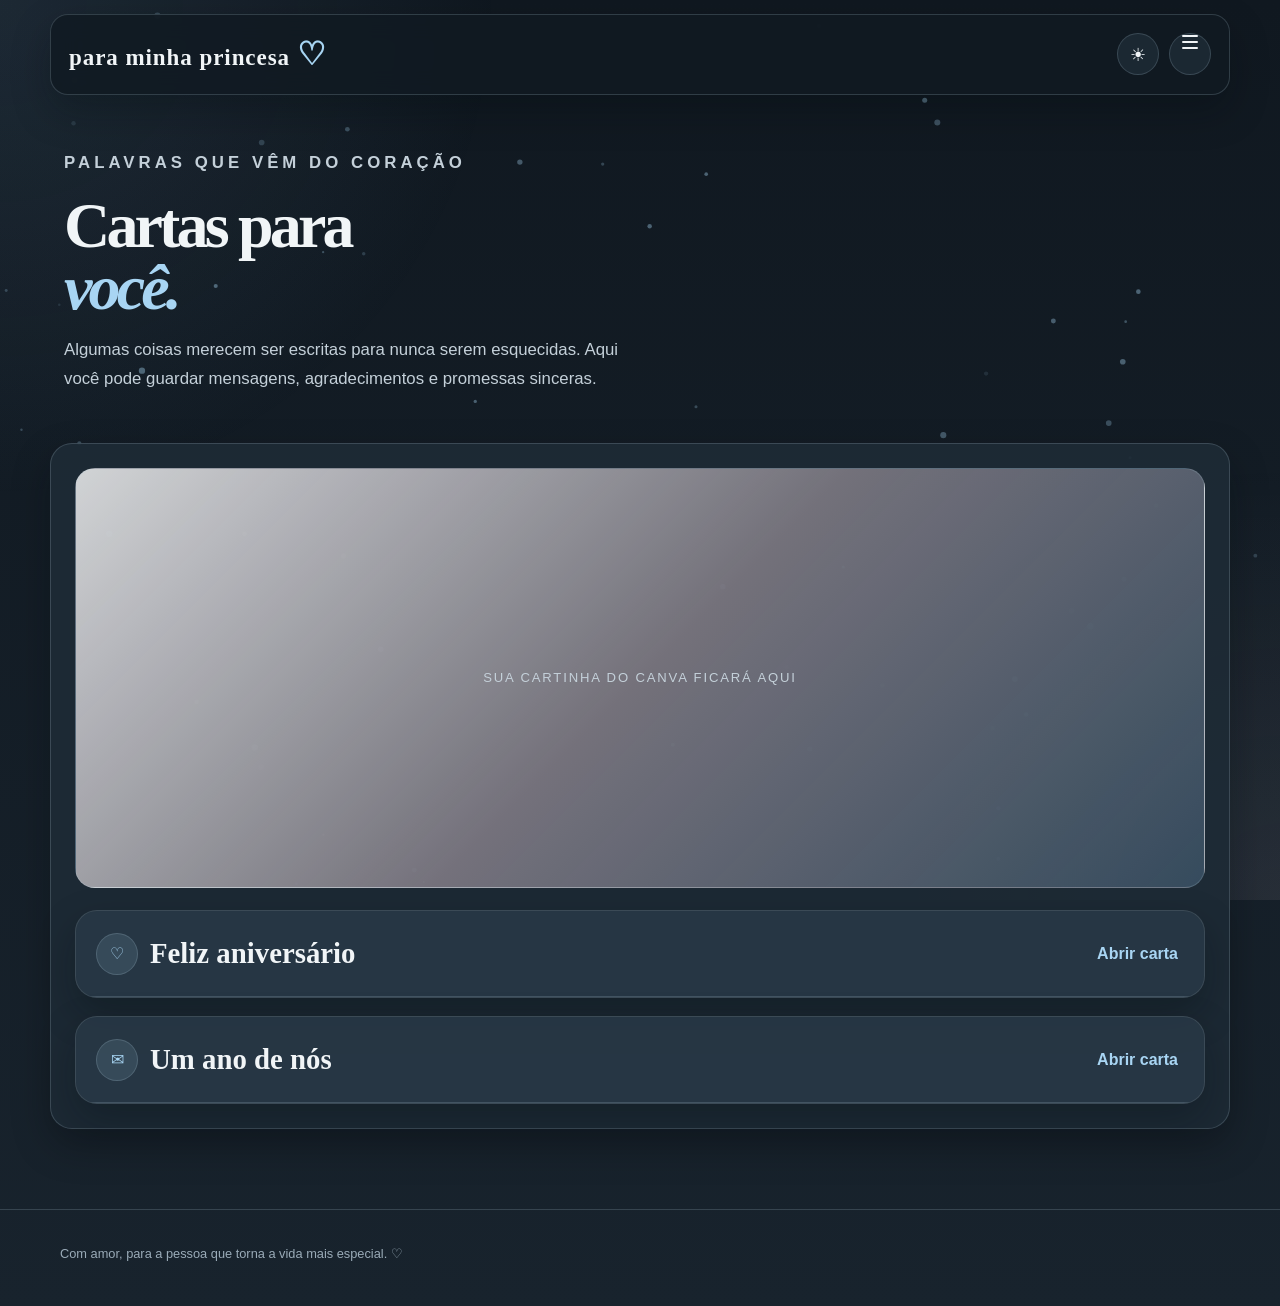
==== Paginas/cartas.html @ 8e702421 "upando tudo" ====
﻿<!DOCTYPE html>
<html lang="pt-BR">
<head>
  <meta charset="UTF-8" />
  <meta name="viewport" content="width=device-width, initial-scale=1.0" />
  <title>Cartas para Minha Princesa ♡</title>
  <link rel="stylesheet" href="../css/style.css" />
  <script src="../js/main.js" defer></script>
</head>
<body>
  <canvas id="particle-canvas"></canvas>
  <div class="cursor-glow"></div>
  <div class="page-shell">
    <header class="cabecalho">
      <a href="../index.html" class="logo">para minha princesa <span>♡</span></a>
      <div class="header-actions">
        <button class="theme-toggle" type="button" aria-label="Ativar tema claro"><span class="sun-icon">☀</span><span class="moon-icon">☾</span></button>
        <button class="menu-toggle" type="button" aria-label="Abrir menu" aria-expanded="false"><span></span><span></span><span></span></button>
        <nav class="menu-panel" aria-label="Menu principal">
          <a class="menu-link" href="../index.html"><span>Início</span><span class="menu-mark">01</span></a>
          <a class="menu-link" href="historia.html"><span>Nossa história</span><span class="menu-mark">02</span></a>
          <a class="menu-link" href="galeria.html"><span>Galeria</span><span class="menu-mark">03</span></a>
          <a class="menu-link" href="cartas.html"><span>Cartas</span><span class="menu-mark">04</span></a>
          <a class="menu-link" href="trilha-sonora.html"><span>Nossa trilha</span><span class="menu-mark">05</span></a>
          <a class="menu-link" href="surpresa.html"><span>Surpresa</span><span class="menu-mark">06</span></a>
          <a class="menu-link" href="futuro.html"><span>Nosso futuro</span><span class="menu-mark">07</span></a>
          <a class="menu-link" href="jogos.html"><span>Jogos</span><span class="menu-mark">08</span></a>
          <a class="menu-link" href="roblox.html"><span>Roblox</span><span class="menu-mark">09</span></a>
        </nav>
      </div>
    </header>
    <main class="page-content">
      <section class="page-hero" data-reveal>
        <p class="kicker">palavras que vêm do coração</p>
        <h1>Cartas para <span class="highlight">você.</span></h1>
        <p>Algumas coisas merecem ser escritas para nunca serem esquecidas. Aqui você pode guardar mensagens, agradecimentos e promessas sinceras.</p>
      </section>
      <section class="page-panel" data-reveal>
        <div class="canva-card">
          <div class="canva-image" data-photo-src="../images/cartinha-canva.jpg" aria-label="Cartinha do Canva">
            <span>Sua cartinha do Canva ficará aqui</span>
          </div>
        </div>
        <div class="letter-stack">
          <article class="letter-card">
            <div class="letter-meta"><div class="letter-title-wrap"><div class="letter-stamp">♡</div><h3>Feliz aniversário</h3></div><button class="letter-toggle" type="button" aria-expanded="false">Abrir carta</button></div>
            <div class="letter-body"><div class="letter-inner"><div class="letter-text"><p>Meu amor, hoje é o seu dia, e eu quero que você saiba o quanto sua existência torna minha vida mais especial.</p><p>Espero que este novo ciclo seja cheio de felicidade, paz, sonhos realizados e motivos para sorrir todos os dias.</p></div></div></div>
          </article>
          <article class="letter-card">
            <div class="letter-meta"><div class="letter-title-wrap"><div class="letter-stamp">✉</div><h3>Um ano de nós</h3></div><button class="letter-toggle" type="button" aria-expanded="false">Abrir carta</button></div>
            <div class="letter-body"><div class="letter-inner"><div class="letter-text"><p>Um ano ao seu lado representa lembranças, aprendizados e momentos que guardarei com carinho para sempre.</p><p>Quero continuar escrevendo essa história com você, com calma, levada e amor.</p></div></div></div>
          </article>
        </div>
      </section>
    </main>
    <footer class="rodape"><p>Com amor, para a pessoa que torna a vida mais especial. ♡</p></footer>
  </div>
</body>
</html>
---- css/style.css ----
﻿:root {
  --bg: #101820;
  --bg-2: #18232d;
  --surface: rgba(30, 43, 54, 0.92);
  --surface-soft: rgba(255,255,255,0.04);
  --text: #f1f5f7;
  --text-soft: #c4d0d9;
  --muted: #9aabb8;
  --line: rgba(180, 204, 220, 0.2);
  --blue: #a8d5f3;
  --blue-2: #83bee7;
  --blue-3: #4d8dbd;
  --pink: #f1d4dd;
  --shadow: 0 16px 38px rgba(3, 10, 15, 0.28);
  --radius: 22px;
  --max: 1180px;
}
body.theme-light {
  --bg: #f9f7f3;
  --bg-2: #edf6ff;
  --surface: rgba(255,255,255,0.86);
  --surface-soft: rgba(255,255,255,0.55);
  --text: #1b2d3a;
  --text-soft: #4d677c;
  --muted: #72879d;
  --line: rgba(90, 120, 160, 0.16);
  --blue: #76afd7;
  --blue-2: #95c9ef;
  --blue-3: #4c7fad;
  --pink: #f7dfe8;
  --shadow: 0 14px 30px rgba(81, 112, 145, 0.11);
}
* { box-sizing: border-box; }
html { scroll-behavior: smooth; scroll-padding-top: 110px; }
body { margin: 0; min-height: 100vh; font-family: Arial, Helvetica, sans-serif; line-height: 1.7; background: linear-gradient(180deg, var(--bg), var(--bg-2)); color: var(--text); overflow-x: hidden; }
body::before { content: ''; position: fixed; inset: 0; pointer-events: none; background: radial-gradient(circle at top left, rgba(143, 193, 231, 0.1), transparent 32%), radial-gradient(circle at bottom right, rgba(248, 223, 231, 0.08), transparent 28%); }
body.theme-light::before { background: radial-gradient(circle at top left, rgba(143, 193, 231, 0.18), transparent 32%), radial-gradient(circle at bottom right, rgba(248, 223, 231, 0.2), transparent 28%); }
img, video { display:block; max-width:100%; }
a { color:inherit; text-decoration:none; }
button, input, textarea { font: inherit; }
button { cursor:pointer; }
::selection { background: rgba(169,216,245,0.32); color: var(--text); }

#particle-canvas { position: fixed; inset: 0; z-index: 0; pointer-events: none; opacity: 0.45; }
.cursor-glow { position: fixed; width: 200px; height: 200px; border-radius: 50%; pointer-events:none; transform: translate(-50%, -50%); background: radial-gradient(circle, rgba(142,195,239,0.25), rgba(255,255,255,0) 68%); filter: blur(18px); opacity: 0; z-index: 1; }
@media (pointer: coarse) { .cursor-glow { display: none; } }

.page-shell { position: relative; z-index: 2; }
.page-main, .page-content, .page-hero, .section-shell { width: min(var(--max), calc(100% - 28px)); margin: 0 auto; }

.cabecalho { position: sticky; top: 12px; z-index: 50; width: min(var(--max), calc(100% - 28px)); margin: 14px auto 0; padding: 12px 18px; display:flex; align-items:center; justify-content:space-between; gap: 18px; border: 1px solid var(--line); border-radius: 18px; background: rgba(17, 26, 34, 0.86); backdrop-filter: blur(12px); box-shadow: var(--shadow); }
body.theme-light .cabecalho { background: rgba(255,255,255,0.82); }
.logo { flex-shrink:0; font-family: Georgia, "Times New Roman", serif; font-size: clamp(1.1rem, 1.8vw, 1.55rem); font-weight:700; letter-spacing: 0.04em; text-transform: lowercase; }
.logo span { font-size: 1.4em; color: var(--blue); }

.header-actions { position: relative; display:flex; align-items:center; gap:10px; }
.theme-toggle, .menu-toggle { width:42px; height:42px; display:grid; place-items:center; border:1px solid var(--line); border-radius:50%; background: rgba(169, 216, 245, 0.08); color: var(--text); }
.theme-toggle { font-size:1.15rem; }
.theme-toggle .moon-icon { display:none; }
body.theme-light .theme-toggle .sun-icon { display:none; }
body.theme-light .theme-toggle .moon-icon { display:inline-block; }
.menu-toggle { display:inline-flex; flex-direction:column; gap:4px; }
.menu-toggle span { display:block; width:16px; height:2px; border-radius:50px; background: var(--text); }
.menu-panel { position:absolute; top: calc(100% + 12px); right:0; min-width: min(340px, 82vw); display:grid; gap:8px; padding:16px; background: rgba(10,16,22,0.96); border:1px solid var(--line); border-radius:18px; box-shadow: var(--shadow); opacity:0; transform: translateY(-8px) scale(0.96); pointer-events:none; transition: opacity 200ms ease, transform 200ms ease; }
body.theme-light .menu-panel { background: rgba(255,255,255,0.96); }
.menu-panel.open { opacity:1; transform: translateY(0) scale(1); pointer-events:auto; }
.menu-link { display:flex; align-items:center; justify-content:space-between; gap:12px; padding: 11px 14px; border:1px solid transparent; border-radius:12px; color: var(--text-soft); font-size: 0.72rem; letter-spacing: 0.08em; text-transform: uppercase; font-weight:700; }
.menu-link:hover, .menu-link.pagina-atual { background: rgba(169,216,245,0.08); border-color: var(--line); color: var(--text); }
.menu-mark { color: var(--blue); }

.hero { display:grid; grid-template-columns: 1.15fr .85fr; gap: 34px; align-items:center; padding: 72px 0 24px; }
.eyebrow, .kicker { margin: 0 0 16px; font-size: 0.7rem; letter-spacing: 0.24em; text-transform: uppercase; font-weight:700; color: var(--blue); }
.hero h1, .page-hero h1, .section-heading h2 { margin: 0 0 18px; font-family: Georgia, "Times New Roman", serif; letter-spacing: -0.06em; line-height: 0.96; }
.hero h1 { font-size: clamp(3rem, 5vw, 6rem); }
.hero h1 .highlight, .page-hero h1 .highlight, .section-heading h2 .accent { display:block; color: var(--blue); font-style: italic; }
.hero-lead, .page-hero p { max-width: 560px; margin: 0 0 18px; color: var(--text-soft); font-size: 1.05rem; }
.hero-actions, .inline-actions { display:flex; flex-wrap: wrap; gap: 12px; align-items:center; }
.primary-button, .secondary-button { display:inline-flex; align-items:center; justify-content:center; min-height:48px; padding:12px 22px; border-radius:999px; border:1px solid var(--line); font-weight:700; }
.primary-button { background: linear-gradient(135deg, var(--blue), var(--blue-3)); color: #f7fbff; border-color: transparent; box-shadow: 0 14px 22px rgba(104, 160, 211, 0.18); }
.secondary-button { background: rgba(255,255,255,0.5); color: var(--text); }
.hero-meta { display:flex; flex-wrap:wrap; gap: 10px; margin-top: 24px; }
.hero-meta span { display:inline-flex; padding:8px 12px; border-radius:999px; border:1px solid var(--line); background: rgba(169,216,245,0.04); color: var(--muted); font-size:0.72rem; letter-spacing: 0.12em; text-transform: uppercase; }

.hero-visual { display:flex; justify-content:center; align-items:center; }
.portrait-frame { position:relative; width:min(500px, 100%); min-height:560px; border:1px solid var(--line); border-radius: 40px 40px 24px 24px; overflow:hidden; background: linear-gradient(145deg, rgba(255,255,255,0.8), rgba(163, 206, 239, 0.36), rgba(221, 234, 246, 0.9)); box-shadow: var(--shadow); }
.portrait-frame > img { position:absolute; inset:0; width:100%; height:100%; object-fit:cover; }
.portrait-badge { z-index:1; }
.portrait-frame::before { content:''; position:absolute; inset:0; background: radial-gradient(circle at 50% 12%, rgba(255,255,255,0.8), transparent 18%); }
.portrait-glow { position:absolute; top: 10%; right: 12%; width:180px; height:180px; border-radius:50%; background: radial-gradient(circle, rgba(255,255,255,0.9), rgba(149, 201, 239, 0.32) 48%, transparent 72%); filter: blur(18px); }
.portrait-badge { position:absolute; left:22px; bottom:22px; max-width:280px; padding:16px 18px; border:1px solid rgba(77,105,131,0.12); border-radius:18px; background: rgba(255,255,255,0.5); backdrop-filter: blur(8px); }
.portrait-badge strong { display:block; margin-bottom:6px; color: var(--blue-3); font-size:0.7rem; letter-spacing:0.12em; text-transform: uppercase; }
.portrait-badge p { margin:0; color: var(--text-soft); }

.section-shell { padding: 18px 0 34px; }
.section-heading { display:flex; align-items:end; justify-content:space-between; gap:18px; flex-wrap:wrap; margin: 34px 0 20px; }
.section-heading h2 { font-size: clamp(2.2rem, 4vw, 3.3rem); }
.section-heading p { margin:0; max-width:560px; color: var(--text-soft); }

.card-grid { display:grid; grid-template-columns: repeat(3, minmax(0,1fr)); gap:20px; }
.feature-card, .story-card, .playlist-card, .progress-card, .gallery-item, .game-card, .avatar-card, .letter-card, .page-panel, .panel-card, .reveal-box, .quiz-panel, .word-panel, .achievements-panel { border:1px solid var(--line); border-radius: var(--radius); background: var(--surface); box-shadow: var(--shadow); }
.feature-card, .story-card, .playlist-card, .progress-card, .game-card, .avatar-card, .page-panel, .panel-card, .quiz-panel, .word-panel, .achievements-panel { padding:24px; }
.feature-card:hover, .story-card:hover, .playlist-card:hover, .game-card:hover, .avatar-card:hover { transform: translateY(-4px); }
.photo-collage { display:grid; grid-template-columns: repeat(3, minmax(0,1fr)); gap:22px; margin-top:22px; }
.photo-card { overflow:hidden; border:1px solid var(--line); border-radius:20px; background: var(--surface); box-shadow: var(--shadow); }
.photo-placeholder { position:relative; display:grid; place-items:center; overflow:hidden; aspect-ratio: 4 / 5; border-radius:18px 18px 0 0; background: linear-gradient(135deg, rgba(142,195,239,0.25), rgba(248,223,231,0.28)); color: var(--text-soft); font-size:0.82rem; letter-spacing:0.14em; text-transform:uppercase; }
.photo-placeholder img, .canva-image img { position:absolute; inset:0; width:100%; height:100%; object-fit:cover; border-radius:inherit; }
.photo-card figcaption { padding:14px 16px 16px; color: var(--text-soft); font-size:0.9rem; }
.photo-card.tall .photo-placeholder { aspect-ratio: 3 / 4; }
.feature-card .feature-icon { width: 52px; height: 52px; display:grid; place-items:center; margin-bottom:16px; border-radius:16px; background: rgba(169,216,245,0.12); color: var(--blue); font-size:1.5rem; }
.feature-card h3, .story-card h3, .playlist-card h3, .game-card h3, .avatar-card h3 { margin: 0 0 12px; font-family: Georgia, "Times New Roman", serif; font-size:1.8rem; }
.feature-card p, .story-card p, .playlist-card p, .progress-card p, .game-card p, .avatar-card p, .page-panel p { margin:0; color: var(--text-soft); }
.card-link { display:inline-block; margin-top:16px; color: var(--blue); font-weight:700; }

.page-hero { padding: 54px 0 14px; }
.page-hero h1 { font-size: clamp(2.8rem, 5vw, 5.2rem); }
.page-content { padding: 0 0 80px; }
.page-panel { margin-top: 18px; }
.story-grid, .playlist-grid, .progress-grid, .gallery-grid { display:grid; grid-template-columns: repeat(3, minmax(0,1fr)); gap:20px; }
.gallery-grid { grid-template-columns: repeat(3, minmax(0,1fr)); }
.gallery-item { overflow:hidden; padding:0; cursor:pointer; transition: transform 180ms ease; }
.gallery-item:hover { transform: translateY(-4px); }
.gallery-item .thumb { aspect-ratio: 4 / 5; display:grid; place-items:center; border-radius: 20px 20px 0 0; background: linear-gradient(135deg, rgba(169,216,245,0.24), rgba(47,110,168,0.42)); border-bottom:1px solid var(--line); font-weight:700; letter-spacing:0.08em; text-transform: uppercase; }
.gallery-item img { width:100%; height:100%; object-fit:cover; }
.gallery-item figcaption { padding:18px 20px 20px; }
.gallery-item figcaption strong { display:block; margin-bottom:8px; }
.gallery-item figcaption span { color: var(--text-soft); }
.gallery-modal { position: fixed; inset:0; display:grid; place-items:center; background: rgba(4,9,14,0.84); opacity:0; visibility:hidden; transition: opacity 220ms ease; z-index: 110; }
.gallery-modal.open { opacity:1; visibility:visible; }
.gallery-modal-panel { position:relative; width:min(760px, calc(100% - 24px)); border:1px solid var(--line); border-radius:22px; background: rgba(9,15,22,0.97); box-shadow: var(--shadow); }
.gallery-modal-art { width:100%; max-height:78vh; min-height:320px; object-fit:contain; border-bottom:1px solid var(--line); background: rgba(7,13,20,0.35); }
.gallery-modal-placeholder { min-height:320px; display:grid; place-items:center; border-bottom:1px solid var(--line); background: linear-gradient(135deg, rgba(169,216,245,0.28), rgba(47,110,168,0.4)); font-weight:700; letter-spacing:0.14em; text-transform: uppercase; }
.gallery-modal-art[hidden] { display:none; }
body.theme-light .gallery-modal-panel { background: rgba(255,255,255,0.98); }
.gallery-modal-content { padding:20px; }
.gallery-close { position:absolute; top:12px; right:12px; width:38px; height:38px; display:grid; place-items:center; border:1px solid var(--line); background: rgba(0,0,0,0.2); border-radius:50%; color: var(--text); font-size:1.4rem; }

.letter-stack { display:grid; gap:18px; }
.letter-card { padding:0; overflow:hidden; }
.letter-meta { display:flex; align-items:center; justify-content:space-between; gap:16px; padding:18px 20px; border-bottom:1px solid var(--line); background: rgba(142,195,239,0.08); }
.canva-card { display:grid; gap:18px; margin-bottom:22px; }
.canva-image { position:relative; min-height:420px; display:grid; place-items:center; overflow:hidden; border:1px solid var(--line); border-radius: 20px; background: linear-gradient(135deg, rgba(255,255,255,0.8), rgba(248,223,231,0.4), rgba(142,195,239,0.22)); color: var(--text-soft); font-size: 0.82rem; letter-spacing:0.14em; text-transform:uppercase; text-align:center; padding:24px; }
.letter-title-wrap { display:flex; align-items:center; gap:12px; }
.letter-stamp { width:42px; height:42px; display:grid; place-items:center; border-radius:50%; border:1px solid var(--line); background: rgba(169,216,245,0.12); color: var(--blue); }
.letter-card h3 { margin:0; font-family: Georgia, "Times New Roman", serif; font-size:1.8rem; }
.letter-body { display:grid; grid-template-rows:0fr; transition:grid-template-rows 220ms ease; }
.letter-body.open { grid-template-rows:1fr; }
.letter-inner { overflow:hidden; }
.letter-text { padding:18px 20px 22px; color: var(--text-soft); }
.letter-text p { margin: 0 0 12px; }
.letter-toggle { border:0; background: transparent; color: var(--blue); font-weight:700; }

.progress-bar { position:relative; width:100%; height:12px; border:1px solid var(--line); border-radius:999px; background: rgba(255,255,255,0.04); overflow:hidden; margin-top:12px; }
.progress-bar span { position:absolute; inset:0 auto 0 0; width:52%; background: linear-gradient(90deg, var(--blue), var(--blue-3)); }

.quiz-shell, .word-game-shell { display:grid; grid-template-columns: 1.15fr .85fr; gap:20px; }
.quiz-question { margin:0 0 18px; font-family: Georgia, "Times New Roman", serif; font-size: clamp(1.5rem, 2.5vw, 2.6rem); }
.quiz-options { display:grid; gap:12px; }
.quiz-option { width:100%; text-align:left; padding:14px 16px; border:1px solid var(--line); border-radius: 14px; background: rgba(255,255,255,0.02); color: var(--text); }
.quiz-option.correct { background: rgba(64,181,122,0.12); border-color: rgba(64,181,122,0.46); }
.quiz-option.wrong { background: rgba(226,99,99,0.12); border-color: rgba(226,99,99,0.46); }
.quiz-status { margin-top: 16px; color: var(--text-soft); }
.quiz-score { display:inline-flex; padding:8px 12px; border-radius:999px; border:1px solid var(--line); background: rgba(169,216,245,0.06); }
.word-grid { display:grid; grid-template-columns: repeat(8, minmax(0,1fr)); gap:8px; margin-top:16px; }
.word-cell { aspect-ratio:1 / 1; display:grid; place-items:center; border-radius:10px; border:1px solid var(--line); background: rgba(255,255,255,0.02); color: var(--text); font-weight:700; }
.word-cell.selected { background: rgba(169,216,245,0.18); border-color: rgba(169,216,245,0.45); }
.word-cell.found { background: rgba(81,166,110,0.12); border-color: rgba(81,166,110,0.4); }
.word-list { display:flex; flex-wrap:wrap; gap:8px; margin-top: 18px; }
.word-pill { display:inline-flex; padding:8px 12px; border-radius:999px; border:1px solid var(--line); color: var(--text-soft); }
.word-pill.found { background: rgba(81,166,110,0.12); border-color: rgba(81,166,110,0.4); color: var(--text); }
.achievement-list { display:grid; gap:12px; margin-top:18px; }
.badge-card { display:flex; align-items:center; justify-content:space-between; gap:12px; padding:14px 16px; border:1px solid var(--line); border-radius:14px; background: rgba(255,255,255,0.02); }
.badge-card.locked { opacity:0.58; }
.badge-text { display:flex; align-items:center; gap:12px; }
.badge-icon { width:36px; height:36px; display:grid; place-items:center; border-radius:50%; background: rgba(169,216,245,0.12); color: var(--blue); }
.hidden-message { display:none; margin-top:16px; padding:18px; border:1px solid var(--line); border-radius:16px; background: rgba(8,12,18,0.28); color: var(--text-soft); }
.hidden-message.show { display:block; }

.roblox-banner { margin-top:20px; padding:32px; border:1px solid var(--line); border-radius:26px; background: linear-gradient(135deg, rgba(169,216,245,0.09), rgba(47,110,168,0.18)); }
.roblox-grid { display:grid; grid-template-columns: repeat(2, minmax(0,1fr)); gap:20px; }
.avatar-portrait { min-height:180px; display:grid; place-items:center; border-radius:18px; border:1px solid var(--line); background: linear-gradient(145deg, rgba(169,216,245,0.18), rgba(47,110,168,0.72)); font-weight:700; letter-spacing:0.12em; text-transform: uppercase; }
.game-thumb { height:165px; display:grid; place-items:center; border-radius:18px; border:1px solid var(--line); background: linear-gradient(135deg, rgba(169,216,245,0.18), rgba(47,110,168,0.72)); font-weight:700; letter-spacing:0.08em; text-transform: uppercase; }

.rodape { display:flex; align-items:center; justify-content:space-between; flex-wrap:wrap; gap:12px; padding:20px min(7vw, 60px) 28px; border-top:1px solid var(--line); color: var(--muted); font-size:0.8rem; }
[data-reveal] { opacity: 0; transform: translateY(20px); transition: opacity 600ms ease, transform 600ms ease; }
[data-reveal].visible { opacity:1; transform: translateY(0); }

@media (max-width: 980px) {
  .hero, .quiz-shell, .word-game-shell { grid-template-columns: 1fr; }
  .card-grid, .story-grid, .playlist-grid, .gallery-grid, .progress-grid, .photo-collage { grid-template-columns: repeat(2, minmax(0, 1fr)); }
  .roblox-grid { grid-template-columns: 1fr; }
}
@media (max-width: 700px) {
  .cabecalho { width: min(var(--max), calc(100% - 20px)); }
  .page-main, .page-content, .page-hero, .section-shell { width: min(var(--max), calc(100% - 20px)); }
  .hero { padding-top:42px; }
  .hero h1 { font-size: clamp(2.5rem, 14vw, 4.4rem); }
  .hero-actions, .inline-actions { width: 100%; }
  .primary-button, .secondary-button { width: 100%; }
  .card-grid, .story-grid, .playlist-grid, .gallery-grid, .progress-grid, .photo-collage { grid-template-columns: 1fr; }
  .word-grid { grid-template-columns: repeat(5, minmax(0, 1fr)); }
  .portrait-frame { min-height:420px; }
  .menu-panel { min-width: min(310px, 84vw); }
  .hero-meta span { width: 100%; }
}
@media (prefers-reduced-motion: reduce) { *, *::before, *::after { animation-duration:0.01ms !important; animation-iteration-count:1 !important; transition-duration:0.01ms !important; scroll-behavior:auto !important; } [data-reveal] { opacity:1; transform:none; } }
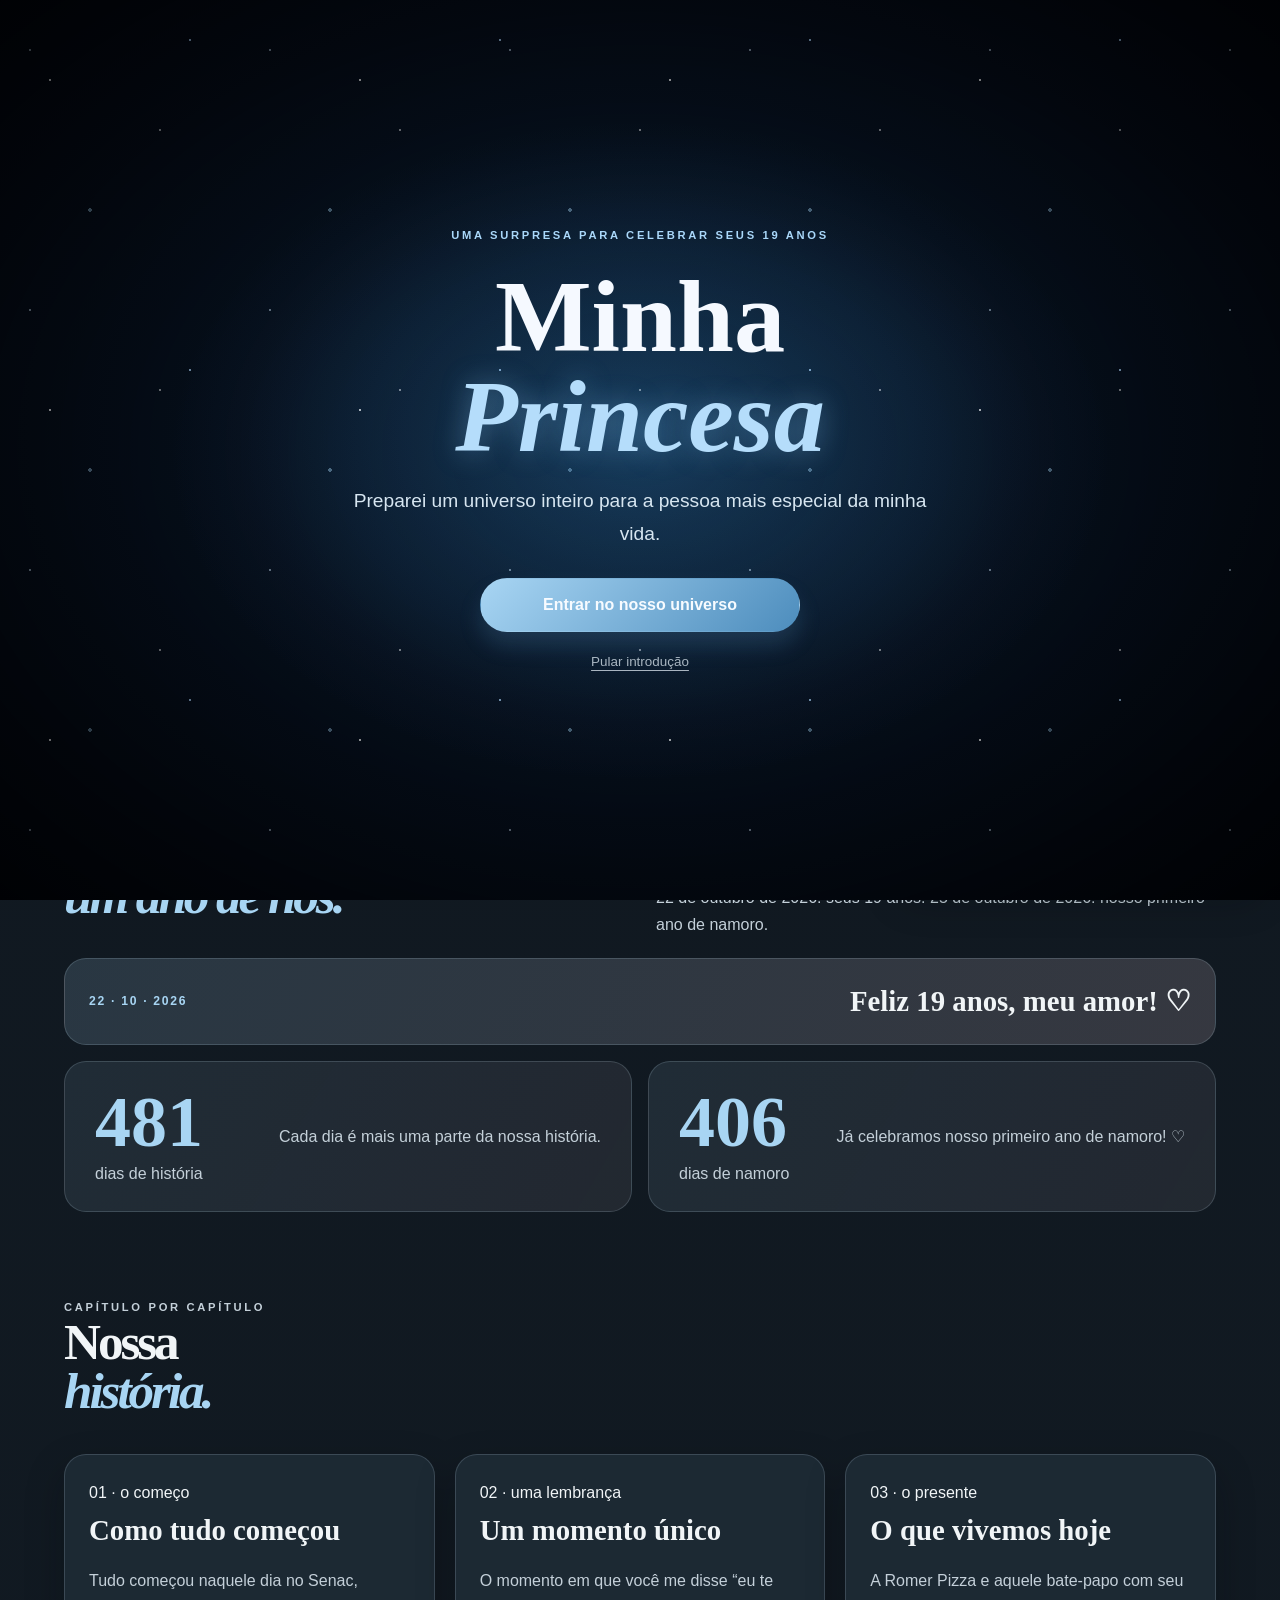
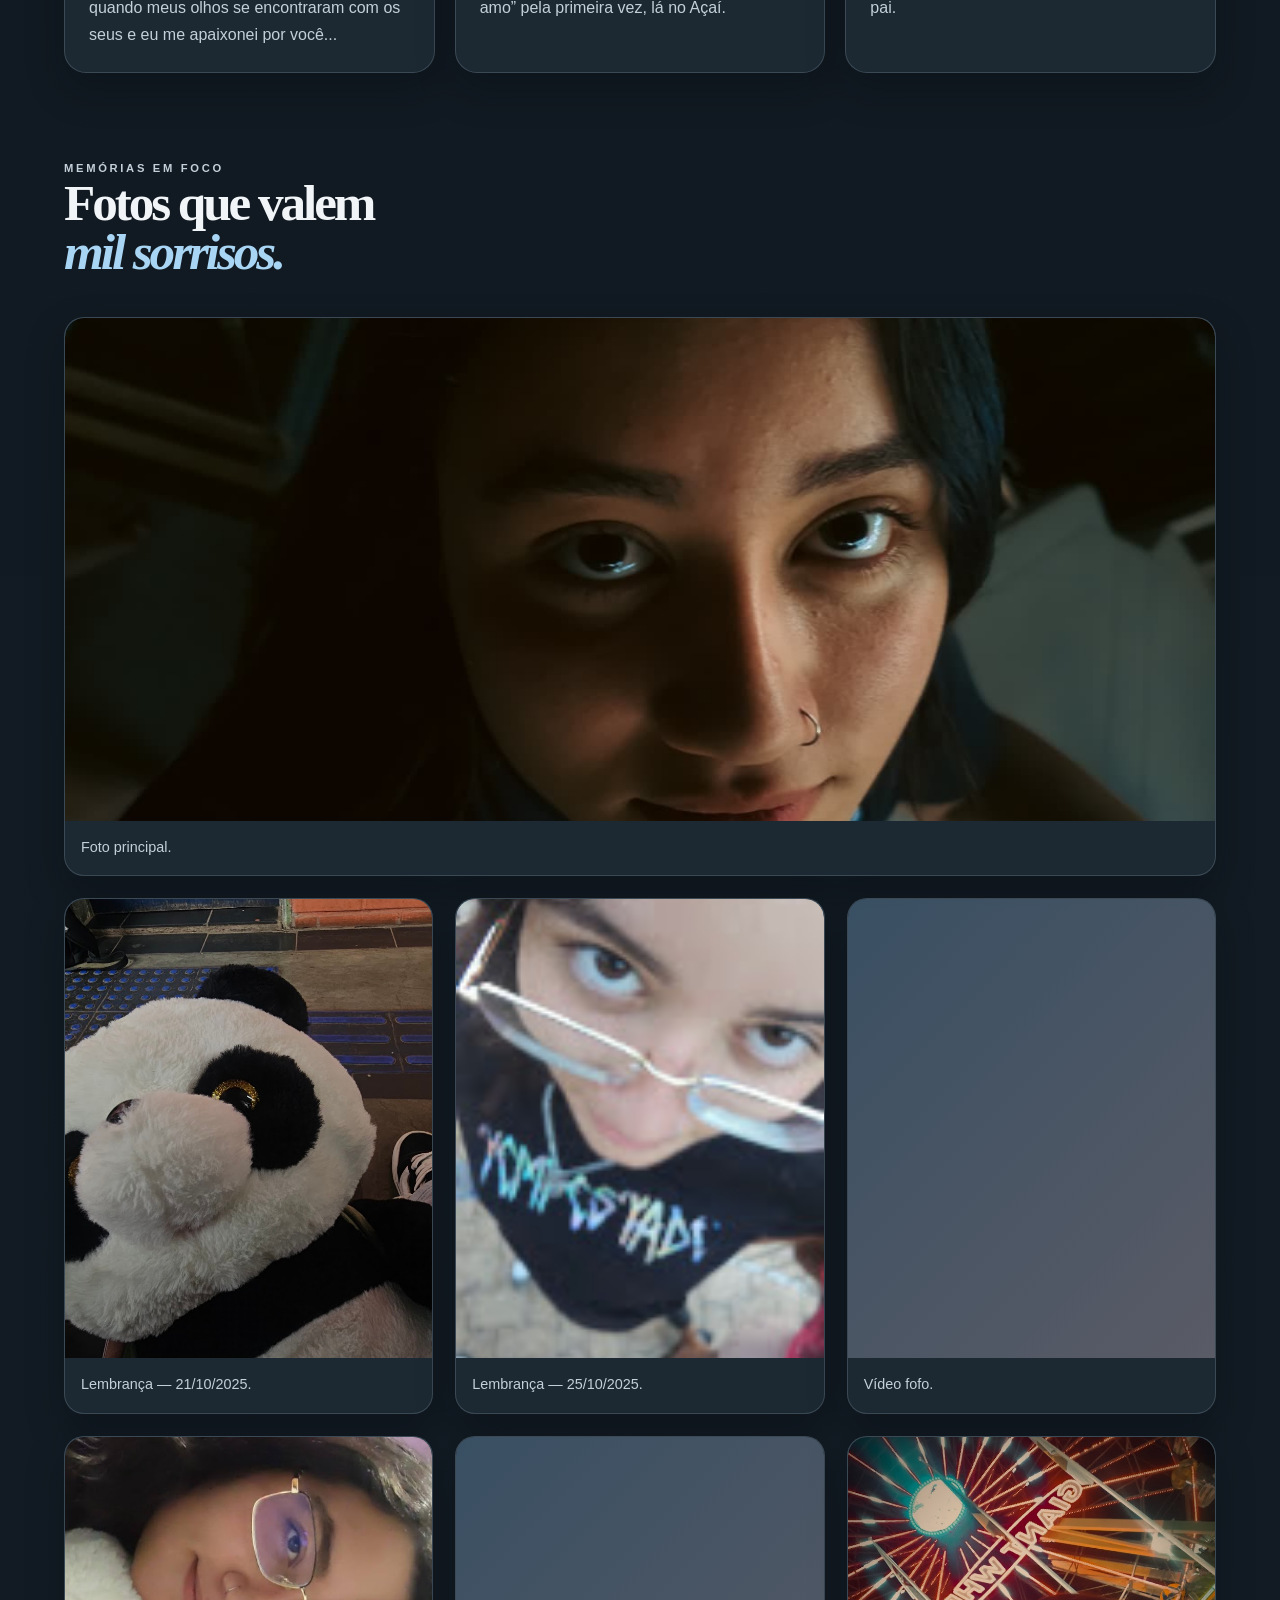
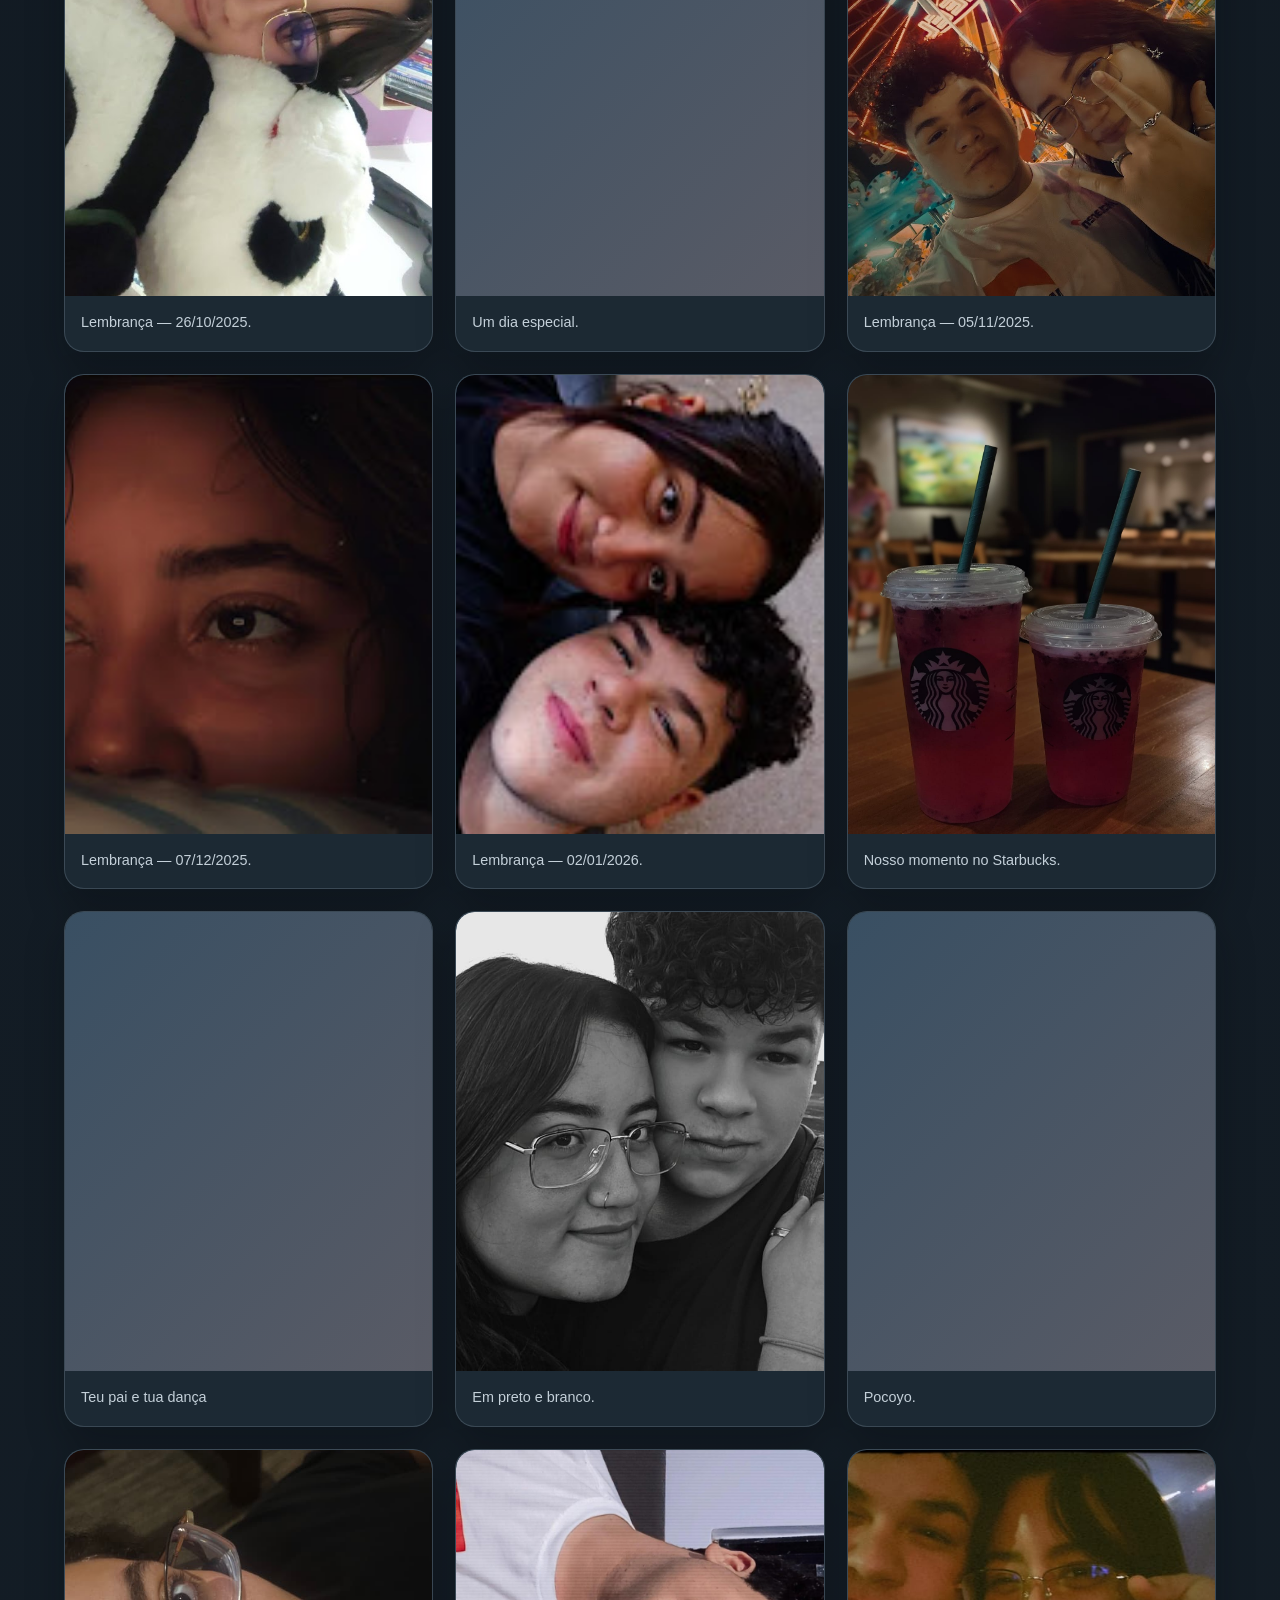
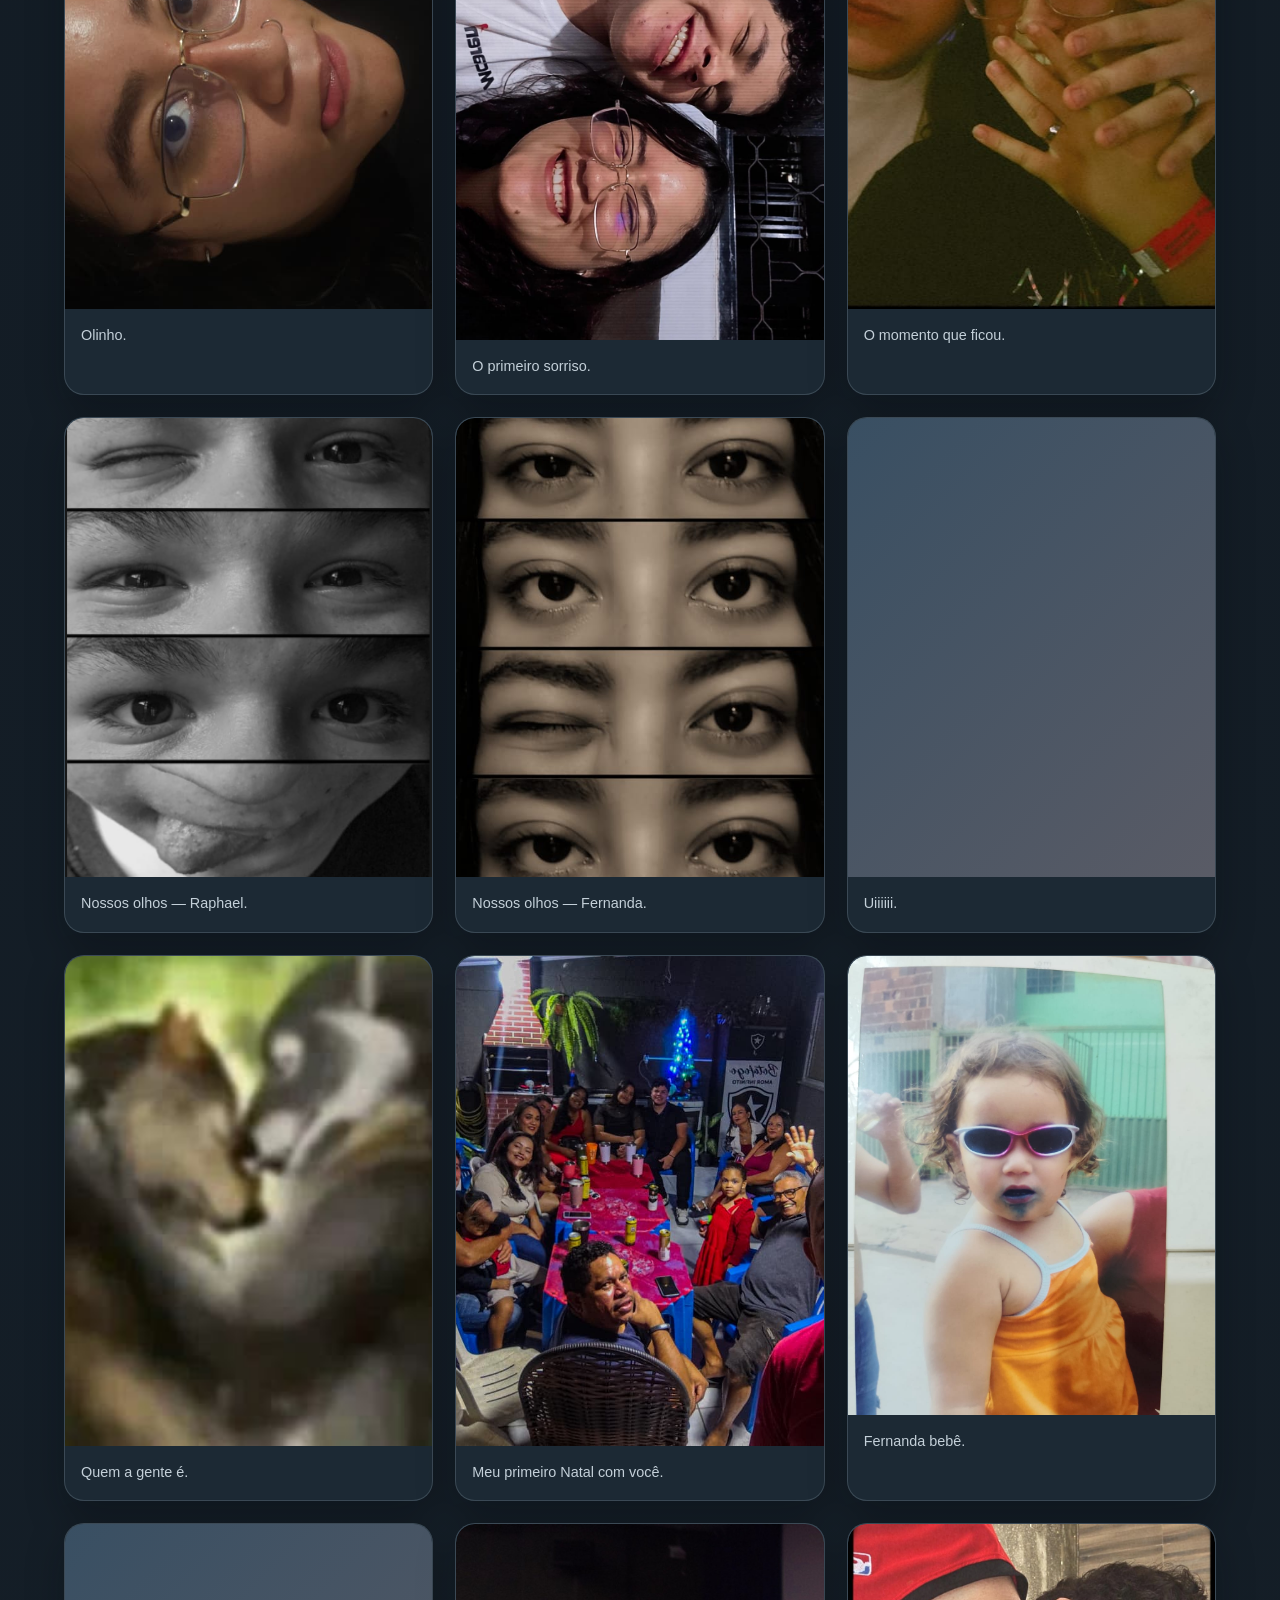
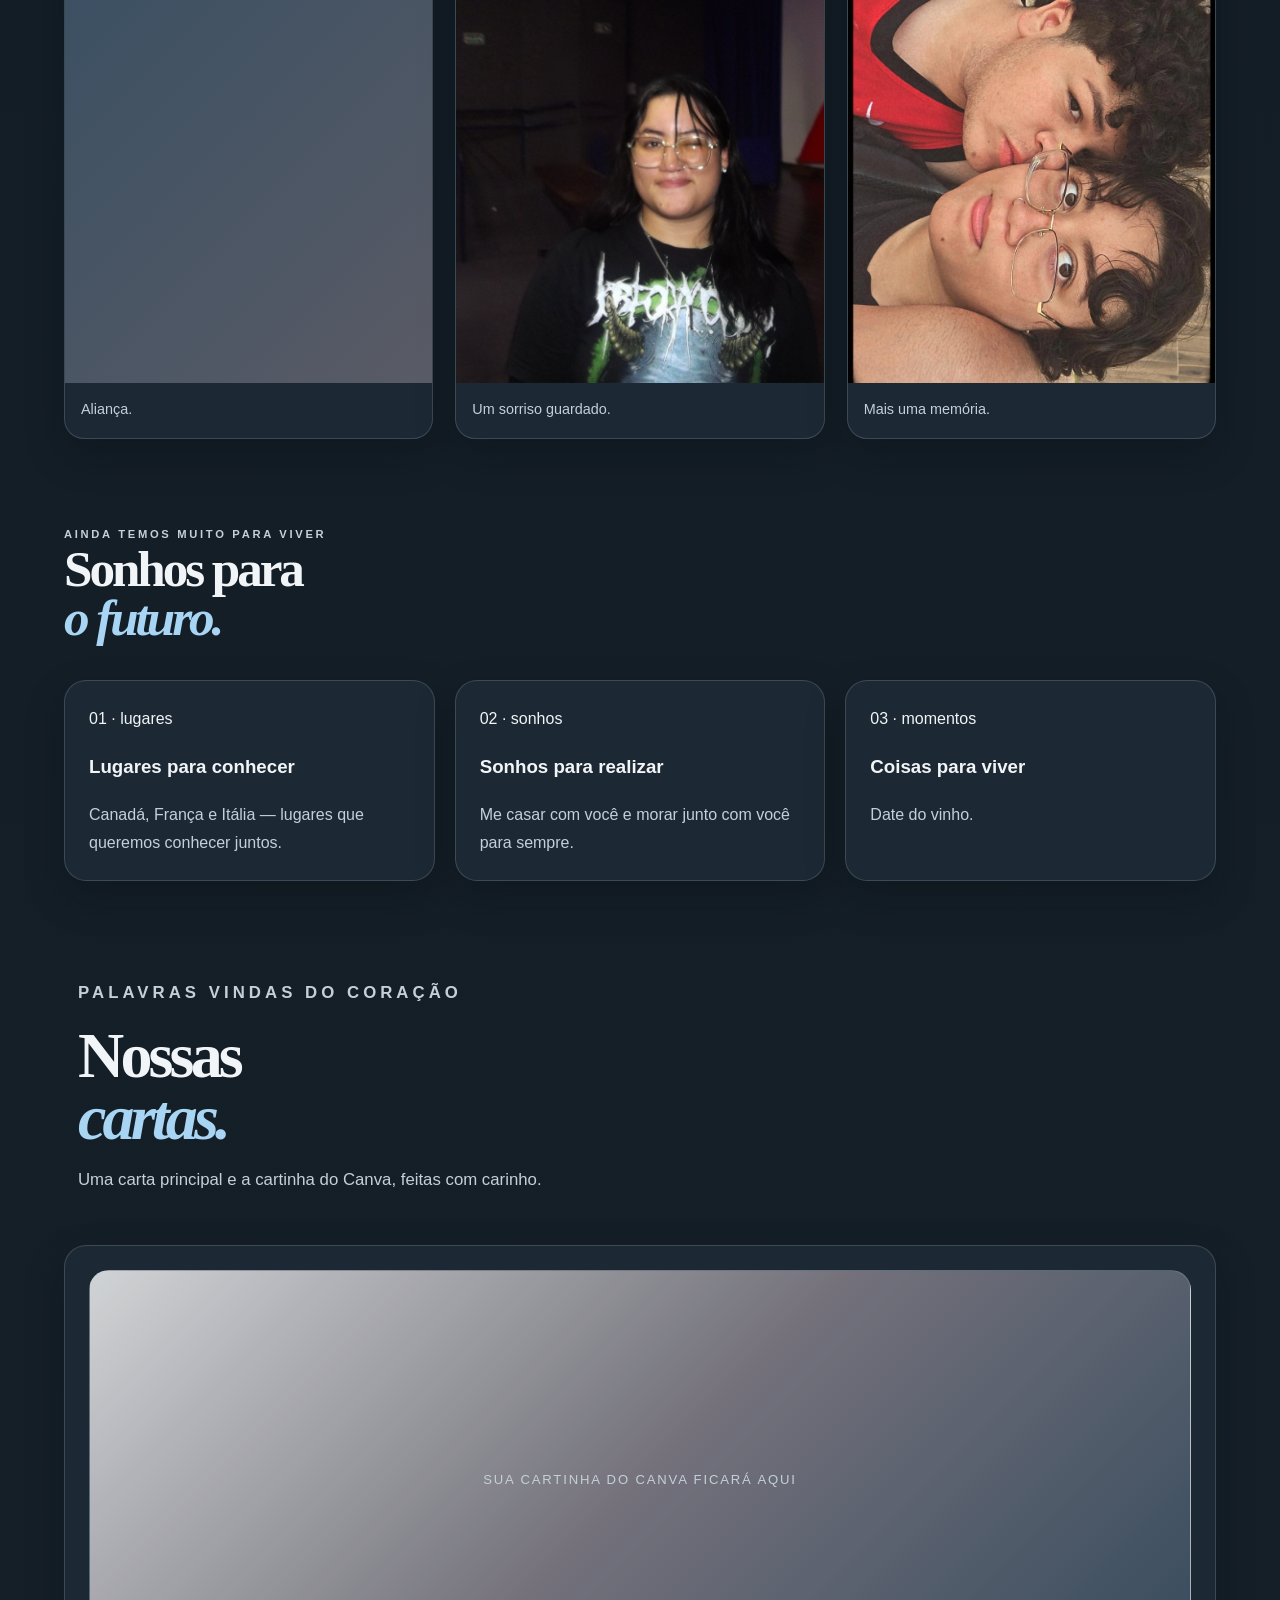
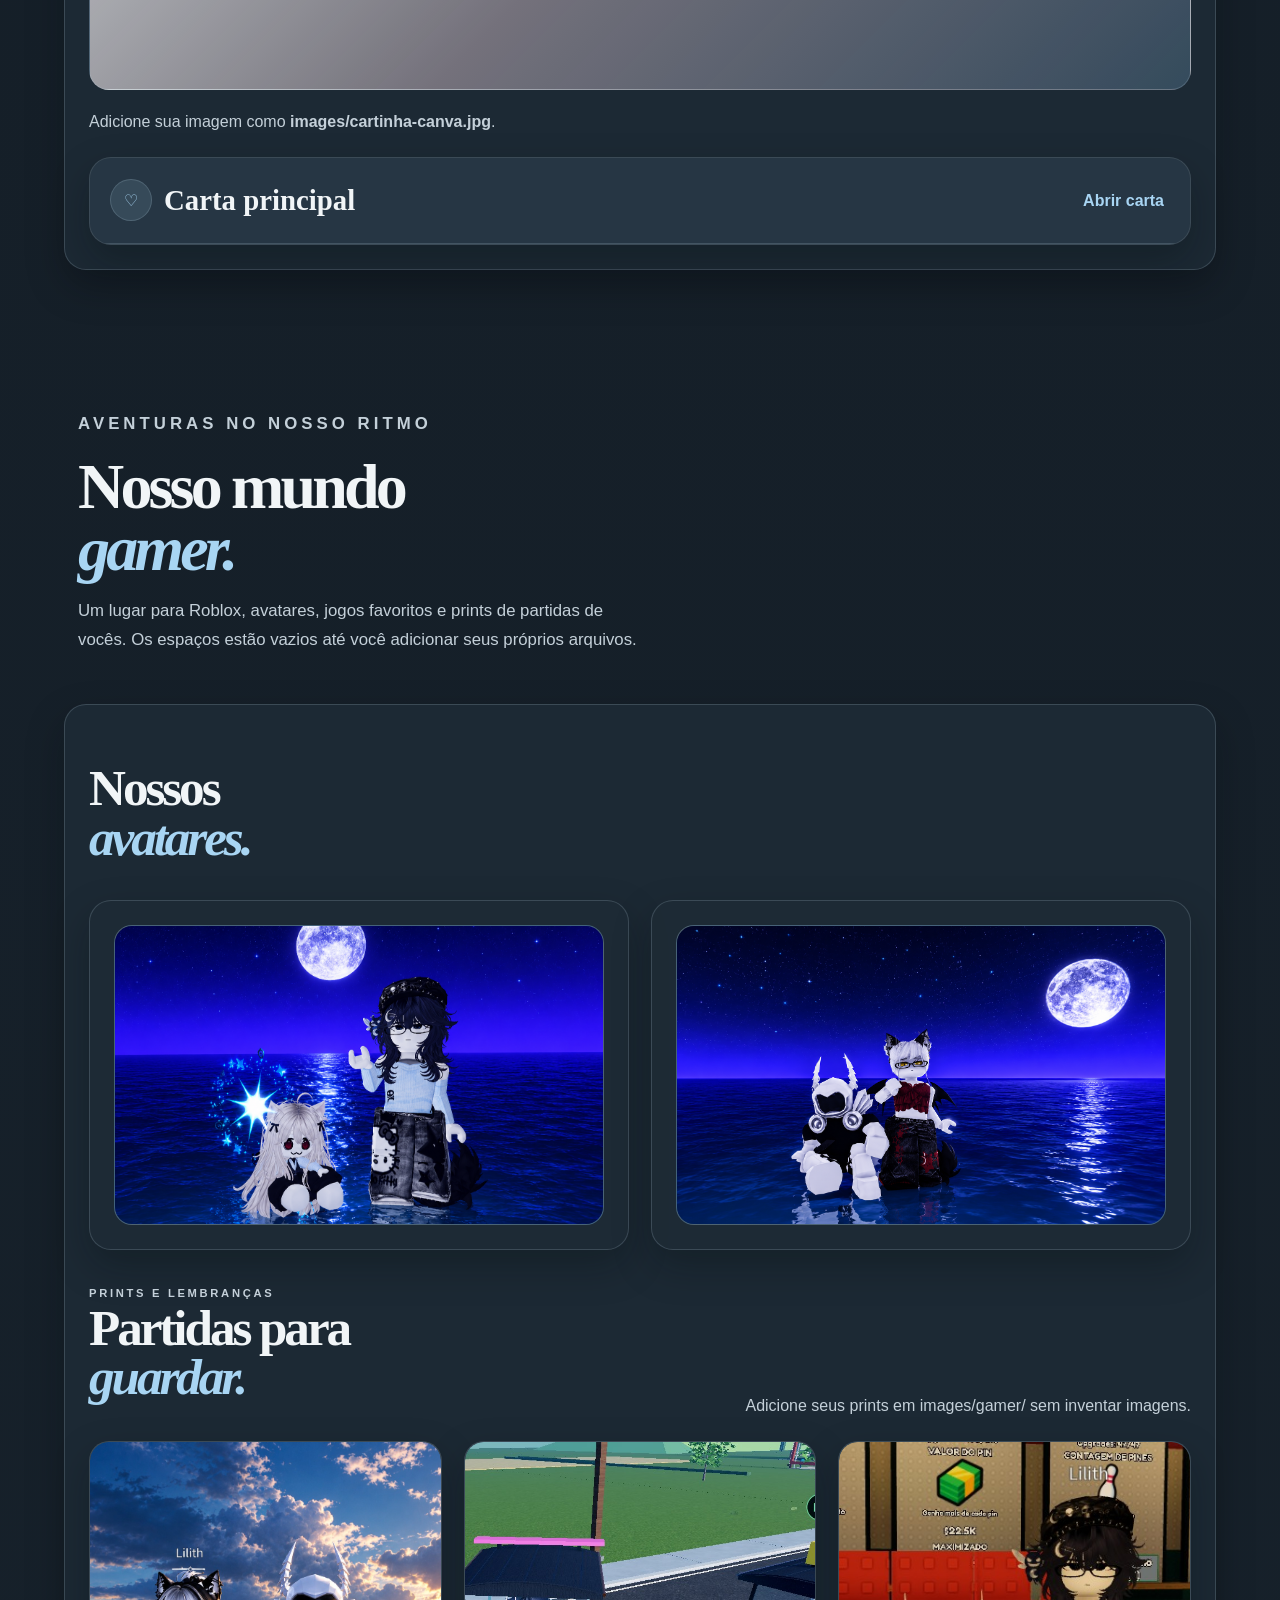
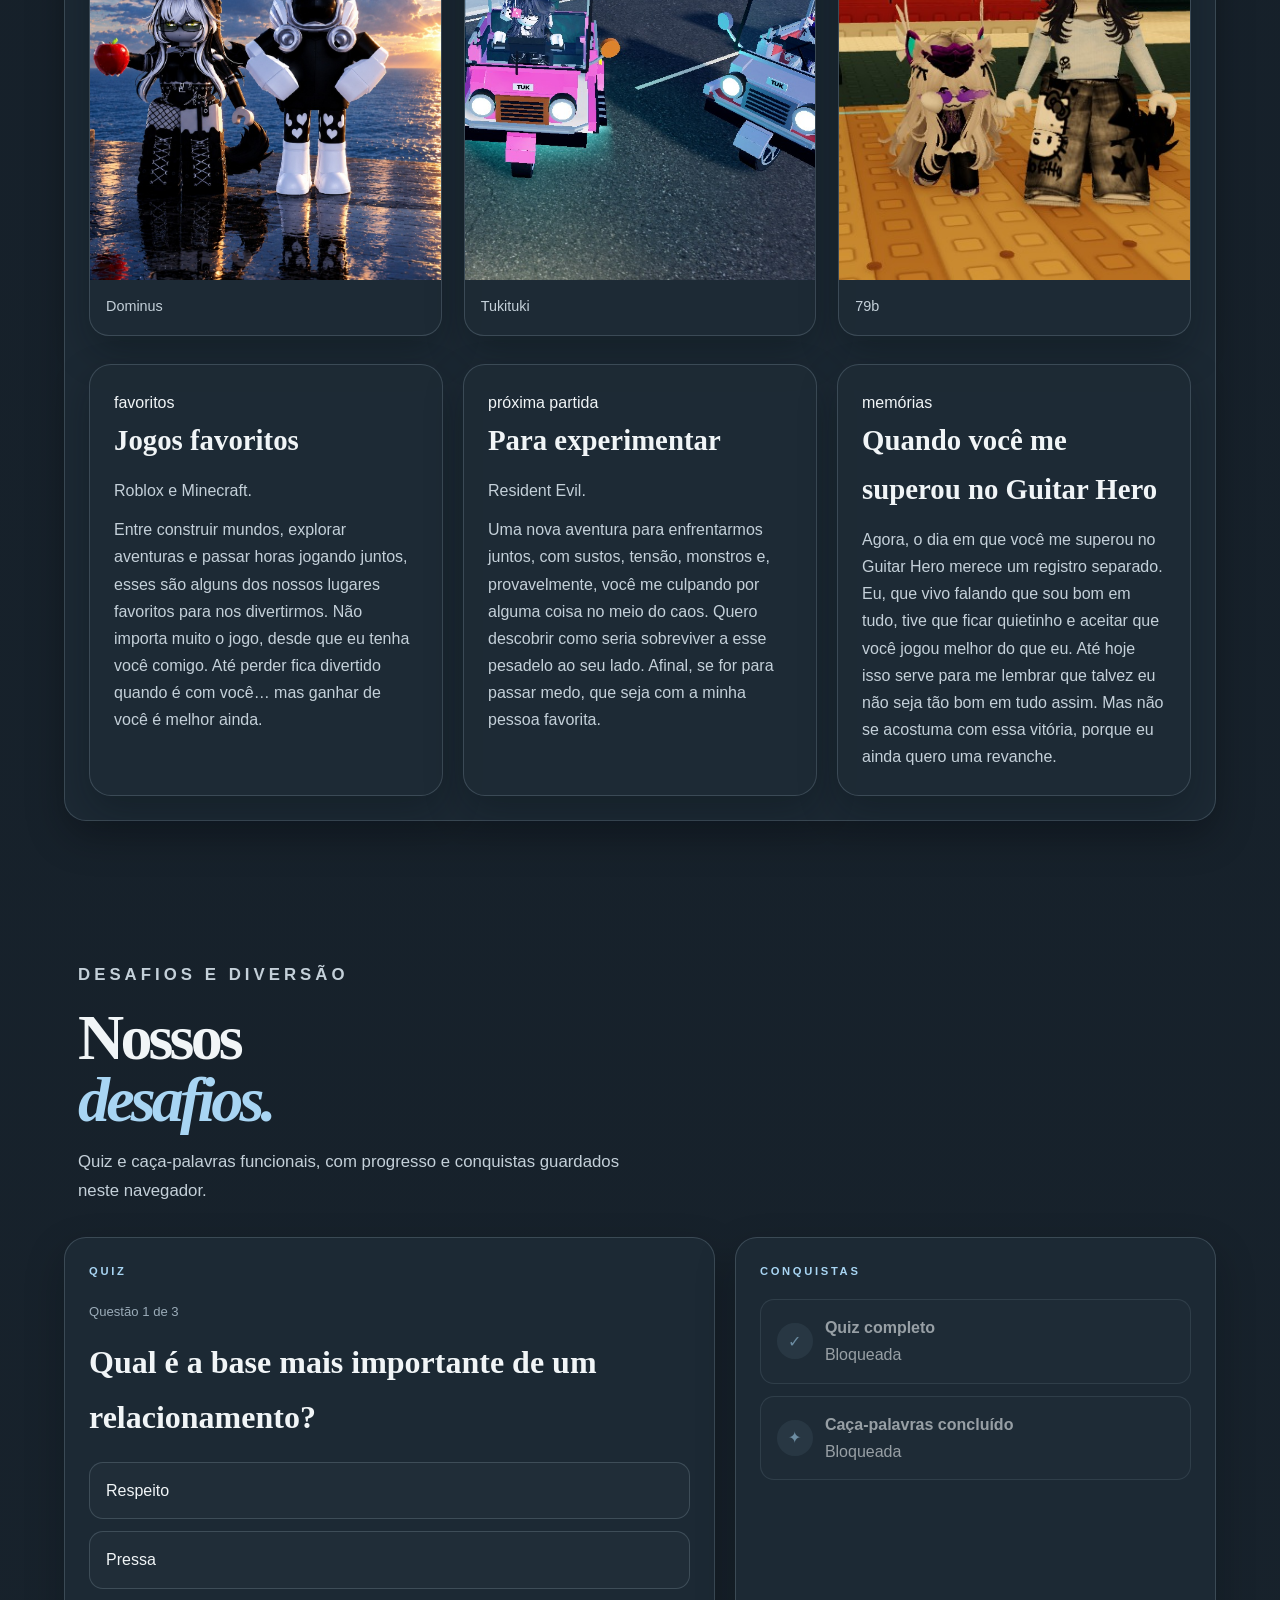
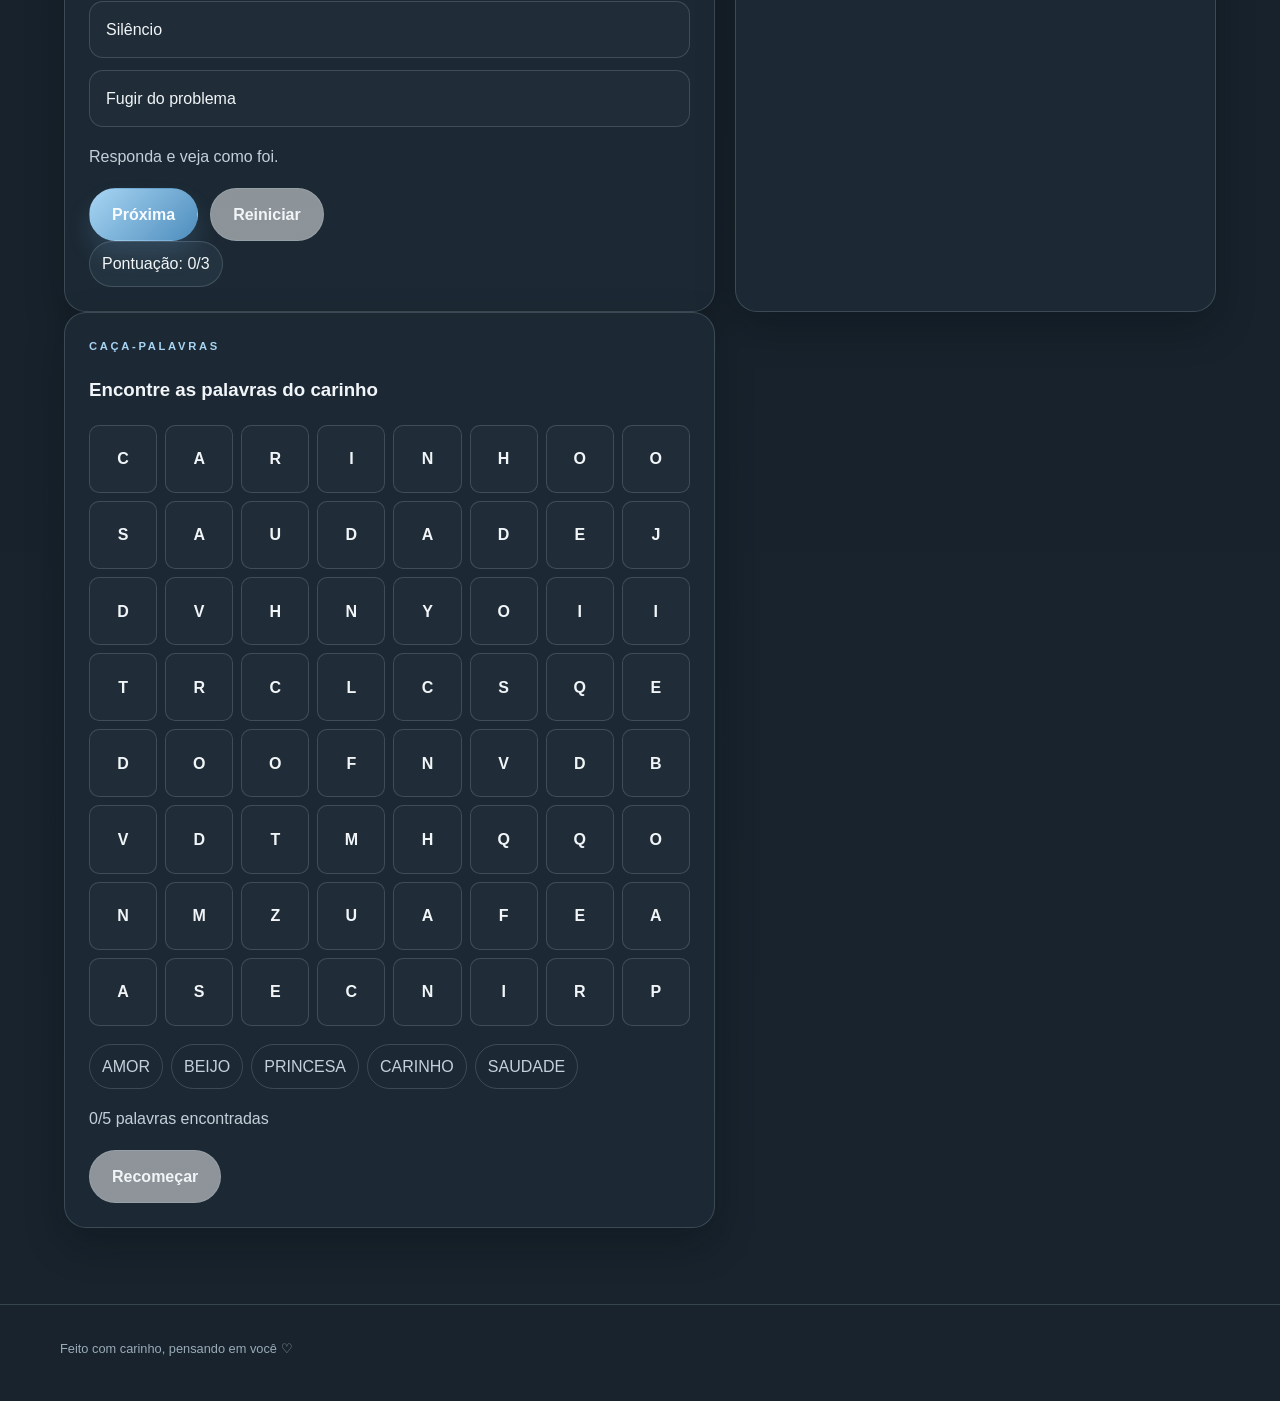
==== commit cd3b239c: "tentando finalizar tudo" ====
--- a/Paginas/cartas.html
+++ b/Paginas/cartas.html
@@ -21,11 +21,9 @@
           <a class="menu-link" href="historia.html"><span>Nossa história</span><span class="menu-mark">02</span></a>
           <a class="menu-link" href="galeria.html"><span>Galeria</span><span class="menu-mark">03</span></a>
           <a class="menu-link" href="cartas.html"><span>Cartas</span><span class="menu-mark">04</span></a>
-          <a class="menu-link" href="trilha-sonora.html"><span>Nossa trilha</span><span class="menu-mark">05</span></a>
           <a class="menu-link" href="surpresa.html"><span>Surpresa</span><span class="menu-mark">06</span></a>
           <a class="menu-link" href="futuro.html"><span>Nosso futuro</span><span class="menu-mark">07</span></a>
           <a class="menu-link" href="jogos.html"><span>Jogos</span><span class="menu-mark">08</span></a>
-          <a class="menu-link" href="roblox.html"><span>Roblox</span><span class="menu-mark">09</span></a>
         </nav>
       </div>
     </header>
--- a/css/style.css
+++ b/css/style.css
@@ -1,4 +1,5 @@
-﻿:root {
+/* Tokens globais: ajuste aqui cores, sombras, limites e raios usados pelo site. */
+:root {
   --bg: #101820;
   --bg-2: #18232d;
   --surface: rgba(30, 43, 54, 0.92);
@@ -15,6 +16,7 @@
   --radius: 22px;
   --max: 1180px;
 }
+/* O tema claro substitui os tokens acima sem duplicar todas as regras visuais. */
 body.theme-light {
   --bg: #f9f7f3;
   --bg-2: #edf6ff;
@@ -30,6 +32,7 @@
   --pink: #f7dfe8;
   --shadow: 0 14px 30px rgba(81, 112, 145, 0.11);
 }
+/* Normalização e estilos básicos compartilhados por todas as páginas. */
 * { box-sizing: border-box; }
 html { scroll-behavior: smooth; scroll-padding-top: 110px; }
 body { margin: 0; min-height: 100vh; font-family: Arial, Helvetica, sans-serif; line-height: 1.7; background: linear-gradient(180deg, var(--bg), var(--bg-2)); color: var(--text); overflow-x: hidden; }
@@ -41,17 +44,20 @@
 button { cursor:pointer; }
 ::selection { background: rgba(169,216,245,0.32); color: var(--text); }
 
-#particle-canvas { position: fixed; inset: 0; z-index: 0; pointer-events: none; opacity: 0.45; }
+/* Camadas decorativas de fundo; o brilho do ponteiro é desativado em telas táteis. */
+#particle-canvas { position: fixed; inset: 0; width:100%; height:100%; z-index: 0; pointer-events: none; opacity: 0.45; }
 .cursor-glow { position: fixed; width: 200px; height: 200px; border-radius: 50%; pointer-events:none; transform: translate(-50%, -50%); background: radial-gradient(circle, rgba(142,195,239,0.25), rgba(255,255,255,0) 68%); filter: blur(18px); opacity: 0; z-index: 1; }
 @media (pointer: coarse) { .cursor-glow { display: none; } }
 
+/* Largura comum de conteúdo e cabeçalho fixo no topo durante a rolagem. */
 .page-shell { position: relative; z-index: 2; }
 .page-main, .page-content, .page-hero, .section-shell { width: min(var(--max), calc(100% - 28px)); margin: 0 auto; }
 
 .cabecalho { position: sticky; top: 12px; z-index: 50; width: min(var(--max), calc(100% - 28px)); margin: 14px auto 0; padding: 12px 18px; display:flex; align-items:center; justify-content:space-between; gap: 18px; border: 1px solid var(--line); border-radius: 18px; background: rgba(17, 26, 34, 0.86); backdrop-filter: blur(12px); box-shadow: var(--shadow); }
 body.theme-light .cabecalho { background: rgba(255,255,255,0.82); }
 .logo { flex-shrink:0; font-family: Georgia, "Times New Roman", serif; font-size: clamp(1.1rem, 1.8vw, 1.55rem); font-weight:700; letter-spacing: 0.04em; text-transform: lowercase; }
-.logo span { font-size: 1.4em; color: var(--blue); }
+.logo-heart { font-size:1.4em; color:var(--blue); }
+.logo-mobile { display:none; }
 
 .header-actions { position: relative; display:flex; align-items:center; gap:10px; }
 .theme-toggle, .menu-toggle { width:42px; height:42px; display:grid; place-items:center; border:1px solid var(--line); border-radius:50%; background: rgba(169, 216, 245, 0.08); color: var(--text); }
@@ -59,15 +65,20 @@
 .theme-toggle .moon-icon { display:none; }
 body.theme-light .theme-toggle .sun-icon { display:none; }
 body.theme-light .theme-toggle .moon-icon { display:inline-block; }
-.menu-toggle { display:inline-flex; flex-direction:column; gap:4px; }
-.menu-toggle span { display:block; width:16px; height:2px; border-radius:50px; background: var(--text); }
-.menu-panel { position:absolute; top: calc(100% + 12px); right:0; min-width: min(340px, 82vw); display:grid; gap:8px; padding:16px; background: rgba(10,16,22,0.96); border:1px solid var(--line); border-radius:18px; box-shadow: var(--shadow); opacity:0; transform: translateY(-8px) scale(0.96); pointer-events:none; transition: opacity 200ms ease, transform 200ms ease; }
+.menu-toggle { display:grid; width:46px; height:42px; place-items:center; }
+.menu-toggle span { display:block; width:auto; height:auto; border-radius:0; background:transparent; color:var(--text); font-size:1.25rem; line-height:1; letter-spacing:0.12em; transform:translateY(-3px); }
+.menu-panel { position:absolute; top: calc(100% + 12px); right:0; min-width: min(340px, 82vw); display:grid; gap:7px; padding:12px; background: rgba(10,16,22,0.96); border:1px solid var(--line); border-radius:18px; box-shadow: var(--shadow); backdrop-filter:blur(16px); opacity:0; visibility:hidden; transform: translateY(-8px) scale(0.96); pointer-events:none; transition: opacity 200ms ease, transform 200ms ease, visibility 200ms ease; }
 body.theme-light .menu-panel { background: rgba(255,255,255,0.96); }
-.menu-panel.open { opacity:1; transform: translateY(0) scale(1); pointer-events:auto; }
-.menu-link { display:flex; align-items:center; justify-content:space-between; gap:12px; padding: 11px 14px; border:1px solid transparent; border-radius:12px; color: var(--text-soft); font-size: 0.72rem; letter-spacing: 0.08em; text-transform: uppercase; font-weight:700; }
+.menu-panel.open { opacity:1; visibility:visible; transform: translateY(0) scale(1); pointer-events:auto; }
+.menu-link { display:grid; grid-template-columns:30px minmax(0,1fr); align-items:center; gap:12px; padding: 12px 14px; border:1px solid transparent; border-radius:12px; color: var(--text-soft); font-size: 0.72rem; letter-spacing: 0.04em; text-transform:uppercase; font-weight:700; }
+.menu-link strong, .menu-link small { display:block; }
+.menu-link small { margin-top:3px; color:var(--muted); font-size:0.72rem; font-weight:400; letter-spacing:0; text-transform:none; }
+.menu-icon { display:grid; width:28px; height:28px; place-items:center; border-radius:9px; color:var(--blue); background:rgba(169,216,245,0.1); font-size:1rem; }
 .menu-link:hover, .menu-link.pagina-atual { background: rgba(169,216,245,0.08); border-color: var(--line); color: var(--text); }
+.menu-link:focus-visible { outline:2px solid var(--blue); outline-offset:2px; }
 .menu-mark { color: var(--blue); }
 
+/* Tipografia de títulos, botões e apresentação principal da página inicial. */
 .hero { display:grid; grid-template-columns: 1.15fr .85fr; gap: 34px; align-items:center; padding: 72px 0 24px; }
 .eyebrow, .kicker { margin: 0 0 16px; font-size: 0.7rem; letter-spacing: 0.24em; text-transform: uppercase; font-weight:700; color: var(--blue); }
 .hero h1, .page-hero h1, .section-heading h2 { margin: 0 0 18px; font-family: Georgia, "Times New Roman", serif; letter-spacing: -0.06em; line-height: 0.96; }
@@ -82,15 +93,19 @@
 .hero-meta span { display:inline-flex; padding:8px 12px; border-radius:999px; border:1px solid var(--line); background: rgba(169,216,245,0.04); color: var(--muted); font-size:0.72rem; letter-spacing: 0.12em; text-transform: uppercase; }
 
 .hero-visual { display:flex; justify-content:center; align-items:center; }
+/* Moldura e controles do carrossel de fotos favoritas da capa. */
 .portrait-frame { position:relative; width:min(500px, 100%); min-height:560px; border:1px solid var(--line); border-radius: 40px 40px 24px 24px; overflow:hidden; background: linear-gradient(145deg, rgba(255,255,255,0.8), rgba(163, 206, 239, 0.36), rgba(221, 234, 246, 0.9)); box-shadow: var(--shadow); }
-.portrait-frame > img { position:absolute; inset:0; width:100%; height:100%; object-fit:cover; }
-.portrait-badge { z-index:1; }
-.portrait-frame::before { content:''; position:absolute; inset:0; background: radial-gradient(circle at 50% 12%, rgba(255,255,255,0.8), transparent 18%); }
-.portrait-glow { position:absolute; top: 10%; right: 12%; width:180px; height:180px; border-radius:50%; background: radial-gradient(circle, rgba(255,255,255,0.9), rgba(149, 201, 239, 0.32) 48%, transparent 72%); filter: blur(18px); }
-.portrait-badge { position:absolute; left:22px; bottom:22px; max-width:280px; padding:16px 18px; border:1px solid rgba(77,105,131,0.12); border-radius:18px; background: rgba(255,255,255,0.5); backdrop-filter: blur(8px); }
-.portrait-badge strong { display:block; margin-bottom:6px; color: var(--blue-3); font-size:0.7rem; letter-spacing:0.12em; text-transform: uppercase; }
-.portrait-badge p { margin:0; color: var(--text-soft); }
-
+.portrait-slide { position:absolute; inset:0; display:grid; place-items:center; color:var(--blue-3); font-size:.8rem; font-weight:700; letter-spacing:.12em; text-transform:uppercase; opacity:0; visibility:hidden; transition:opacity 350ms ease, visibility 350ms ease; }
+.portrait-slide.is-active { opacity:1; visibility:visible; }
+.portrait-slide > img { position:absolute; inset:0; width:100%; height:100%; object-fit:cover; }
+.portrait-carousel-controls { position:absolute; z-index:3; right:18px; bottom:24px; display:flex; align-items:center; gap:8px; padding:5px; border:1px solid rgba(77,105,131,0.15); border-radius:999px; background:rgba(255,255,255,0.68); color:var(--blue-3); backdrop-filter:blur(8px); }
+.portrait-carousel-controls button { width:32px; height:32px; display:grid; place-items:center; border:0; border-radius:50%; background:rgba(131,190,231,0.18); color:var(--blue-3); font-size:1.35rem; line-height:1; }
+.portrait-carousel-controls span { min-width:38px; text-align:center; color:var(--blue-3); font-size:.72rem; font-weight:700; }
+.portrait-carousel-dots { position:absolute; z-index:3; top:18px; right:18px; display:flex; gap:7px; padding:9px 11px; border:1px solid rgba(77,105,131,0.15); border-radius:999px; background:rgba(255,255,255,0.68); backdrop-filter:blur(8px); }
+.portrait-carousel-dots button { width:9px; height:9px; padding:0; border:0; border-radius:50%; background:rgba(77,105,131,0.4); }
+.portrait-carousel-dots button.is-active { background:var(--blue-3); box-shadow:0 0 0 3px rgba(77,141,189,0.18); }
+
+/* Seções, cartões e mosaicos usados para história, fotos e planos. */
 .section-shell { padding: 18px 0 34px; }
 .section-heading { display:flex; align-items:end; justify-content:space-between; gap:18px; flex-wrap:wrap; margin: 34px 0 20px; }
 .section-heading h2 { font-size: clamp(2.2rem, 4vw, 3.3rem); }
@@ -104,13 +119,21 @@
 .photo-card { overflow:hidden; border:1px solid var(--line); border-radius:20px; background: var(--surface); box-shadow: var(--shadow); }
 .photo-placeholder { position:relative; display:grid; place-items:center; overflow:hidden; aspect-ratio: 4 / 5; border-radius:18px 18px 0 0; background: linear-gradient(135deg, rgba(142,195,239,0.25), rgba(248,223,231,0.28)); color: var(--text-soft); font-size:0.82rem; letter-spacing:0.14em; text-transform:uppercase; }
 .photo-placeholder img, .canva-image img { position:absolute; inset:0; width:100%; height:100%; object-fit:cover; border-radius:inherit; }
+.photo-preview-video { position:absolute; inset:0; width:100%; height:100%; object-fit:cover; border-radius:inherit; }
+.photo-placeholder-empty { background:linear-gradient(145deg,rgba(169,216,245,.12),rgba(248,223,231,.1)); }
+.photo-card-empty { cursor:default; }
+.photo-card-empty:hover { transform:none; }
 .photo-card figcaption { padding:14px 16px 16px; color: var(--text-soft); font-size:0.9rem; }
 .photo-card.tall .photo-placeholder { aspect-ratio: 3 / 4; }
+/* Foto principal: ocupa toda a galeria em um retângulo amplo e exclusivo. */
+.photo-card-featured { grid-column: 1 / -1; }
+.photo-card-featured .photo-placeholder { aspect-ratio: 16 / 7; }
 .feature-card .feature-icon { width: 52px; height: 52px; display:grid; place-items:center; margin-bottom:16px; border-radius:16px; background: rgba(169,216,245,0.12); color: var(--blue); font-size:1.5rem; }
 .feature-card h3, .story-card h3, .playlist-card h3, .game-card h3, .avatar-card h3 { margin: 0 0 12px; font-family: Georgia, "Times New Roman", serif; font-size:1.8rem; }
 .feature-card p, .story-card p, .playlist-card p, .progress-card p, .game-card p, .avatar-card p, .page-panel p { margin:0; color: var(--text-soft); }
 .card-link { display:inline-block; margin-top:16px; color: var(--blue); font-weight:700; }
 
+/* Componentes compartilhados pelas páginas internas do site. */
 .page-hero { padding: 54px 0 14px; }
 .page-hero h1 { font-size: clamp(2.8rem, 5vw, 5.2rem); }
 .page-content { padding: 0 0 80px; }
@@ -124,16 +147,33 @@
 .gallery-item figcaption { padding:18px 20px 20px; }
 .gallery-item figcaption strong { display:block; margin-bottom:8px; }
 .gallery-item figcaption span { color: var(--text-soft); }
+/* Grade de wallpapers, cartões de prévia e modal da galeria de fotos. */
+.wallpaper-grid { display:grid; grid-template-columns:repeat(2,minmax(0,1fr)); gap:22px; }
+.wallpaper-card { overflow:hidden; border:1px solid var(--line); border-radius:var(--radius); background:var(--surface); box-shadow:var(--shadow); }
+.wallpaper-preview { display:grid; place-items:center; overflow:hidden; padding:18px; background:linear-gradient(135deg,rgba(169,216,245,.16),rgba(47,110,168,.22)); }
+.wallpaper-preview img { width:100%; height:auto; border-radius:14px; object-fit:contain; box-shadow:0 12px 30px rgba(3,10,15,.25); }
+.wallpaper-preview-mobile { min-height:440px; }
+.wallpaper-preview-mobile img { width:min(240px,70%); aspect-ratio:9 / 16; }
+.wallpaper-preview-pc { min-height:300px; }
+.wallpaper-preview-pc img { aspect-ratio:16 / 9; }
+.wallpaper-slot { position:relative; aspect-ratio:16 / 10; min-height:0; color:var(--text-soft); text-align:center; font-size:.78rem; line-height:1.6; }
+.wallpaper-slot img { position:absolute; inset:18px; width:calc(100% - 36px); height:calc(100% - 36px); }
+.wallpaper-slot span { max-width:100%; overflow-wrap:anywhere; }
+.wallpaper-info { padding:20px; }
+.wallpaper-info h2 { margin:0 0 6px; font-family:Georgia,"Times New Roman",serif; font-size:1.55rem; }
+.wallpaper-info p { margin:0; color:var(--text-soft); }
+.wallpaper-info .primary-button { margin-top:16px; }
 .gallery-modal { position: fixed; inset:0; display:grid; place-items:center; background: rgba(4,9,14,0.84); opacity:0; visibility:hidden; transition: opacity 220ms ease; z-index: 110; }
 .gallery-modal.open { opacity:1; visibility:visible; }
 .gallery-modal-panel { position:relative; width:min(760px, calc(100% - 24px)); border:1px solid var(--line); border-radius:22px; background: rgba(9,15,22,0.97); box-shadow: var(--shadow); }
 .gallery-modal-art { width:100%; max-height:78vh; min-height:320px; object-fit:contain; border-bottom:1px solid var(--line); background: rgba(7,13,20,0.35); }
+.gallery-modal-art[hidden] { display:none; }
 .gallery-modal-placeholder { min-height:320px; display:grid; place-items:center; border-bottom:1px solid var(--line); background: linear-gradient(135deg, rgba(169,216,245,0.28), rgba(47,110,168,0.4)); font-weight:700; letter-spacing:0.14em; text-transform: uppercase; }
-.gallery-modal-art[hidden] { display:none; }
 body.theme-light .gallery-modal-panel { background: rgba(255,255,255,0.98); }
 .gallery-modal-content { padding:20px; }
 .gallery-close { position:absolute; top:12px; right:12px; width:38px; height:38px; display:grid; place-items:center; border:1px solid var(--line); background: rgba(0,0,0,0.2); border-radius:50%; color: var(--text); font-size:1.4rem; }
 
+/* Cartas, caixas de revelação e barras de progresso. */
 .letter-stack { display:grid; gap:18px; }
 .letter-card { padding:0; overflow:hidden; }
 .letter-meta { display:flex; align-items:center; justify-content:space-between; gap:16px; padding:18px 20px; border-bottom:1px solid var(--line); background: rgba(142,195,239,0.08); }
@@ -152,16 +192,20 @@
 .progress-bar { position:relative; width:100%; height:12px; border:1px solid var(--line); border-radius:999px; background: rgba(255,255,255,0.04); overflow:hidden; margin-top:12px; }
 .progress-bar span { position:absolute; inset:0 auto 0 0; width:52%; background: linear-gradient(90deg, var(--blue), var(--blue-3)); }
 
+/* Quiz, caça-palavras, lista de palavras e selos de conquistas. */
 .quiz-shell, .word-game-shell { display:grid; grid-template-columns: 1.15fr .85fr; gap:20px; }
 .quiz-question { margin:0 0 18px; font-family: Georgia, "Times New Roman", serif; font-size: clamp(1.5rem, 2.5vw, 2.6rem); }
+.quiz-progress { display:inline-flex; margin-bottom:12px; color:var(--muted); font-size:.82rem; }
 .quiz-options { display:grid; gap:12px; }
 .quiz-option { width:100%; text-align:left; padding:14px 16px; border:1px solid var(--line); border-radius: 14px; background: rgba(255,255,255,0.02); color: var(--text); }
-.quiz-option.correct { background: rgba(64,181,122,0.12); border-color: rgba(64,181,122,0.46); }
-.quiz-option.wrong { background: rgba(226,99,99,0.12); border-color: rgba(226,99,99,0.46); }
+.quiz-option.correct { background: rgba(64,181,122,0.12); border-color: rgba(64,181,122,0.46); animation:answer-correct 360ms ease; }
+.quiz-option.wrong { background: rgba(226,99,99,0.12); border-color: rgba(226,99,99,0.46); animation:answer-wrong 320ms ease; }
+@keyframes answer-correct { 50% { transform:scale(1.015); } }
+@keyframes answer-wrong { 25%,75% { transform:translateX(-3px); } 50% { transform:translateX(3px); } }
 .quiz-status { margin-top: 16px; color: var(--text-soft); }
 .quiz-score { display:inline-flex; padding:8px 12px; border-radius:999px; border:1px solid var(--line); background: rgba(169,216,245,0.06); }
 .word-grid { display:grid; grid-template-columns: repeat(8, minmax(0,1fr)); gap:8px; margin-top:16px; }
-.word-cell { aspect-ratio:1 / 1; display:grid; place-items:center; border-radius:10px; border:1px solid var(--line); background: rgba(255,255,255,0.02); color: var(--text); font-weight:700; }
+.word-cell { aspect-ratio:1 / 1; display:grid; place-items:center; border-radius:10px; border:1px solid var(--line); background: rgba(255,255,255,0.02); color: var(--text); font-weight:700; user-select:none; -webkit-user-select:none; touch-action:none; }
 .word-cell.selected { background: rgba(169,216,245,0.18); border-color: rgba(169,216,245,0.45); }
 .word-cell.found { background: rgba(81,166,110,0.12); border-color: rgba(81,166,110,0.4); }
 .word-list { display:flex; flex-wrap:wrap; gap:8px; margin-top: 18px; }
@@ -175,6 +219,7 @@
 .hidden-message { display:none; margin-top:16px; padding:18px; border:1px solid var(--line); border-radius:16px; background: rgba(8,12,18,0.28); color: var(--text-soft); }
 .hidden-message.show { display:block; }
 
+/* Cartões de jogos, avatares, rodapé e estados de entrada por rolagem. */
 .roblox-banner { margin-top:20px; padding:32px; border:1px solid var(--line); border-radius:26px; background: linear-gradient(135deg, rgba(169,216,245,0.09), rgba(47,110,168,0.18)); }
 .roblox-grid { display:grid; grid-template-columns: repeat(2, minmax(0,1fr)); gap:20px; }
 .avatar-portrait { min-height:180px; display:grid; place-items:center; border-radius:18px; border:1px solid var(--line); background: linear-gradient(145deg, rgba(169,216,245,0.18), rgba(47,110,168,0.72)); font-weight:700; letter-spacing:0.12em; text-transform: uppercase; }
@@ -185,21 +230,182 @@
 [data-reveal].visible { opacity:1; transform: translateY(0); }
 
 @media (max-width: 980px) {
-  .hero, .quiz-shell, .word-game-shell { grid-template-columns: 1fr; }
+  .hero, .quiz-shell, .word-game-shell { grid-template-columns: minmax(0,1fr); }
   .card-grid, .story-grid, .playlist-grid, .gallery-grid, .progress-grid, .photo-collage { grid-template-columns: repeat(2, minmax(0, 1fr)); }
   .roblox-grid { grid-template-columns: 1fr; }
 }
+/* Ajustes para telas menores, contadores de relacionamento e cartões extras. */
+/* Cartão e dados específicos da tela de aniversário. */
+.birthday-highlight { display:flex; align-items:center; justify-content:space-between; gap:16px; margin-bottom:16px; padding:18px 24px; border:1px solid var(--line); border-radius:var(--radius); background:linear-gradient(120deg,rgba(169,216,245,.16),rgba(248,223,231,.16)); }
+.birthday-highlight span { color:var(--blue); font-size:.76rem; font-weight:700; letter-spacing:.14em; }
+.birthday-highlight strong { color:var(--text); font-family:Georgia,"Times New Roman",serif; font-size:clamp(1.2rem,2.5vw,1.8rem); }
+.milestone-counters { display:grid; grid-template-columns:repeat(2,minmax(0,1fr)); gap:16px; }
+/* Reorganiza colunas e controles para celulares; reduza efeitos para quem pediu menos movimento. */
 @media (max-width: 700px) {
-  .cabecalho { width: min(var(--max), calc(100% - 20px)); }
+  .cabecalho { width: min(var(--max), calc(100% - 20px)); padding:10px 12px; gap:8px; }
+  .logo { font-size:.95rem; letter-spacing:.015em; }
+  .logo-full, .logo-heart { display:none; }
+  .logo-mobile { display:inline; color:var(--text); }
+  .header-actions { gap:6px; }
+  .theme-toggle, .menu-toggle { width:38px; height:38px; }
+  .cursor-glow { display:none; }
   .page-main, .page-content, .page-hero, .section-shell { width: min(var(--max), calc(100% - 20px)); }
   .hero { padding-top:42px; }
   .hero h1 { font-size: clamp(2.5rem, 14vw, 4.4rem); }
   .hero-actions, .inline-actions { width: 100%; }
   .primary-button, .secondary-button { width: 100%; }
-  .card-grid, .story-grid, .playlist-grid, .gallery-grid, .progress-grid, .photo-collage { grid-template-columns: 1fr; }
-  .word-grid { grid-template-columns: repeat(5, minmax(0, 1fr)); }
+  .photo-card-featured .photo-placeholder { aspect-ratio: 4 / 3; }
+  .card-grid, .story-grid, .playlist-grid, .gallery-grid, .progress-grid, .photo-collage { grid-template-columns: minmax(0,1fr); }
+  .wallpaper-grid { grid-template-columns:minmax(0,1fr); }
+  .wallpaper-preview-mobile { min-height:360px; }
+  .wallpaper-preview-pc { min-height:220px; }
+  .letter-meta { flex-wrap:wrap; }
+  .letter-title-wrap { flex:1 1 100%; min-width:0; }
+  .letter-card h3 { font-size:1.35rem; overflow-wrap:anywhere; }
+  .story-card h3, .story-card p { overflow-wrap:anywhere; }
+  .word-grid { grid-template-columns: repeat(8, minmax(0, 1fr)); gap:4px; touch-action:none; }
+  .word-cell { border-radius:6px; font-size:.75rem; }
   .portrait-frame { min-height:420px; }
-  .menu-panel { min-width: min(310px, 84vw); }
+  .portrait-carousel-controls { right:14px; bottom:14px; }
+  .menu-panel { min-width:min(310px,calc(100vw - 32px)); max-height:calc(100vh - 100px); overflow-y:auto; }
   .hero-meta span { width: 100%; }
 }
 @media (prefers-reduced-motion: reduce) { *, *::before, *::after { animation-duration:0.01ms !important; animation-iteration-count:1 !important; transition-duration:0.01ms !important; scroll-behavior:auto !important; } [data-reveal] { opacity:1; transform:none; } }
+
+/* Estilos adicionais para navegação, cartas, player global e efeitos decorativos. */
+:focus-visible { outline:3px solid var(--blue-2); outline-offset:3px; }
+.main-area { width:min(var(--max), calc(100% - 28px)); margin:0 auto; padding:10px 0 76px; scroll-margin-top:100px; }
+.universe-section { scroll-margin-top:100px; }
+.page-main > section, .universe-section > section { scroll-margin-top:100px; }
+.photo-card, .gallery-item { margin:0; }
+.photo-card[data-gallery-item] { cursor:zoom-in; }
+.photo-placeholder img, .canva-image img, .avatar-portrait img { transition:transform 400ms ease; }
+.photo-card:hover .photo-placeholder img, .gallery-item:hover img { transform:scale(1.035); }
+.gamer-grid { display:grid; grid-template-columns:repeat(2,minmax(0,1fr)); gap:22px; }
+.gamer-grid > *, .gamer-notes > *, .story-grid > *, .photo-collage > *, .gallery-grid > * { min-width:0; }
+.avatar-card { display:grid; gap:14px; }
+.avatar-portrait { position:relative; min-height:300px; display:grid; place-items:center; overflow:hidden; border-radius:18px; border:1px solid var(--line); background:linear-gradient(145deg,rgba(169,216,245,.18),rgba(47,110,168,.42)); color:var(--text-soft); letter-spacing:.12em; text-transform:uppercase; }
+.avatar-portrait img { position:absolute; inset:0; width:100%; height:100%; object-fit:cover; }
+.avatar-portrait span { position:relative; z-index:1; }
+.gamer-photos { margin-bottom:24px; }
+.gamer-notes { margin-top:28px; }
+.gamer-notes .story-card p + p { margin-top:12px; }
+.counter-panel { display:flex; align-items:center; justify-content:space-between; gap:20px; padding:24px 30px; border:1px solid var(--line); border-radius:var(--radius); background:linear-gradient(120deg,rgba(169,216,245,.1),rgba(248,223,231,.08)); }
+.counter-panel > div { display:grid; gap:2px; }
+.counter-panel strong { font-family:Georgia,"Times New Roman",serif; font-size:clamp(2.6rem,6vw,4.5rem); line-height:1; color:var(--blue); }
+.counter-panel span, .counter-panel p { color:var(--text-soft); }
+.counter-panel p { margin:0; }
+.final-surprise { margin-top:24px; padding:24px; }
+.envelope-card .letter-meta { position:relative; }
+.envelope-card .letter-stamp { transition:transform 260ms ease; }
+.envelope-card.envelope-open .letter-stamp { transform:rotate(-12deg) scale(1.08); }
+.letter-body.open .letter-text { animation:letter-reveal 420ms ease both; }
+@keyframes letter-reveal { from { opacity:0; transform:translateY(10px); } to { opacity:1; transform:translateY(0); } }
+
+.global-audio { position:fixed; right:20px; bottom:18px; z-index:80; width:min(360px,calc(100vw - 32px)); padding:14px 16px; border:1px solid var(--line); border-radius:18px; background:rgba(12,20,28,.95); box-shadow:var(--shadow); color:#eef7ff; }
+body.theme-light .global-audio { background:rgba(255,255,255,.96); color:var(--text); }
+.audio-heading { display:flex; align-items:center; gap:10px; font-size:.76rem; font-weight:700; }
+.audio-controls { display:flex; align-items:center; gap:14px; margin-top:10px; }
+.audio-controls button { width:38px; height:38px; border:1px solid var(--line); border-radius:50%; background:rgba(169,216,245,.12); color:inherit; }
+.volume-control { display:flex; align-items:center; gap:10px; color:var(--muted); font-size:.75rem; }
+.volume-control input { width:132px; accent-color:var(--blue-2); }
+.audio-status { margin:9px 0 0; color:var(--muted); font-size:.68rem; line-height:1.4; }
+.audio-status.audio-error { color:#ffb1b1; }
+.global-audio > a { display:inline-block; margin-top:6px; color:var(--blue); font-size:.7rem; }
+.equalizer { display:flex; align-items:center; gap:2px; height:17px; }
+.equalizer i { width:3px; height:6px; border-radius:3px; background:var(--blue); }
+.is-playing .equalizer i { animation:equalize .65s ease-in-out infinite alternate; }
+.is-playing .equalizer i:nth-child(2) { animation-delay:.18s; }
+.is-playing .equalizer i:nth-child(3) { animation-delay:.34s; }
+@keyframes equalize { to { height:16px; } }
+
+/* Tela de introdução, animação do céu e transição para o universo do site. */
+.cinematic-intro { position:fixed; inset:0; z-index:200; display:grid; place-items:center; overflow:hidden; isolation:isolate; background:radial-gradient(ellipse at 50% 48%,#102d48 0%,#07111f 44%,#02050c 100%); color:#f5f9ff; opacity:0; visibility:hidden; transition:opacity 700ms ease,visibility 700ms ease; }
+.cinematic-intro[hidden] { display:none; }
+.cinematic-intro.visible { opacity:1; visibility:visible; }
+.cinematic-intro.leaving { opacity:0; visibility:hidden; }
+.cinematic-intro.launching { transition-duration:1250ms; }
+.intro-stars, .intro-vignette { position:absolute; inset:0; pointer-events:none; }
+.intro-stars { background-repeat:repeat; }
+.intro-stars-back { opacity:.48; background-image:radial-gradient(1px 1px at 30px 50px,#d8edff 99%,transparent),radial-gradient(1px 1px at 160px 130px,#fff 99%,transparent),radial-gradient(2px 2px at 90px 210px,rgba(169,216,245,.9) 99%,transparent); background-size:240px 260px; animation:star-drift 70s linear infinite; transform:translate3d(calc(var(--parallax-x, 0px) * -.5),calc(var(--parallax-y, 0px) * -.5),0); }
+.intro-stars-front { opacity:.7; background-image:radial-gradient(1.5px 1.5px at 50px 80px,#fff 99%,transparent),radial-gradient(1px 1px at 190px 40px,#b4dcff 99%,transparent); background-size:310px 330px; animation:star-drift 42s linear infinite reverse; transform:translate3d(var(--parallax-x, 0px),var(--parallax-y, 0px),0); }
+.cinematic-intro.launching .intro-stars { will-change:scale,opacity,filter; }
+.cinematic-intro.launching .intro-stars-back { animation:star-drift 70s linear infinite,star-warp 1.2s cubic-bezier(.2,.7,.15,1) forwards; }
+.cinematic-intro.launching .intro-stars-front { animation:star-drift 42s linear infinite reverse,star-warp 1s cubic-bezier(.2,.7,.15,1) forwards; }
+.intro-vignette { background:radial-gradient(ellipse at center,transparent 32%,rgba(0,0,0,.62) 100%),radial-gradient(ellipse at center,rgba(61,139,201,.16),transparent 52%); }
+.cinematic-intro.launching .intro-vignette { animation:star-gate 1.15s ease-in forwards; }
+.intro-content { position:relative; z-index:1; width:min(700px,calc(100% - 36px)); display:grid; justify-items:center; text-align:center; }
+.cinematic-intro.launching .intro-content { animation:intro-launch 550ms ease-in forwards; }
+.intro-content .eyebrow { color:#aad8fa; }
+.intro-content h1 { margin:6px 0 18px; font-family:Georgia,"Times New Roman",serif; font-size:clamp(3.2rem,9vw,6.4rem); line-height:.98; }
+.intro-content h1 .highlight { display:block; color:#b5ddfb; font-style:italic; text-shadow:0 0 28px rgba(127,193,240,.4); }
+.intro-message { min-height:3.5em; max-width:580px; margin:0 0 26px; color:#d7e6f1; font-size:clamp(1rem,2.5vw,1.2rem); }
+.intro-enter { min-width:min(320px,100%); animation:soft-pulse 3s ease-in-out infinite; }
+.intro-skip { margin-top:18px; border:0; background:transparent; color:rgba(230,241,250,.72); text-decoration:underline; text-underline-offset:4px; font-size:.84rem; }
+@keyframes soft-pulse { 50% { box-shadow:0 0 28px rgba(124,191,239,.32); } }
+@keyframes star-drift { to { background-position:240px 520px,160px 390px,90px 470px; } }
+@keyframes star-warp { 0% { scale:1; opacity:.7; filter:blur(0); } 35% { opacity:1; } 100% { scale:3.2; opacity:0; filter:blur(3px); } }
+@keyframes star-gate { 0% { opacity:0; transform:scale(.2); } 45% { opacity:.9; } 100% { opacity:0; transform:scale(2.4); } }
+@keyframes intro-launch { to { opacity:0; transform:translateY(-18px) scale(.94); } }
+.page-shell.universe-arriving { animation:universe-arrival 850ms cubic-bezier(.18,.75,.25,1) both; }
+@keyframes universe-arrival { from { opacity:0; transform:translateY(18px); } to { opacity:1; transform:translateY(0); } }
+.page-hidden .intro-stars { animation-play-state:paused; }
+
+/* Tela de aniversário: cartão, foto, player personalizado, confetes e balões. */
+.birthday-welcome { position:fixed; inset:0; z-index:210; display:grid; place-items:center; overflow:hidden; isolation:isolate; padding:24px 14px; background:radial-gradient(ellipse at 50% 35%,#263f5b 0%,#121e30 56%,#080e19 100%); color:#f5f9ff; opacity:0; visibility:hidden; transition:opacity 500ms ease,visibility 500ms ease; }
+.birthday-welcome[hidden] { display:none; }
+.birthday-welcome.visible { opacity:1; visibility:visible; }
+.birthday-card { position:relative; z-index:2; width:min(660px,100%); max-height:calc(100vh - 48px); overflow:auto; scrollbar-width:none; -ms-overflow-style:none; display:grid; justify-items:center; padding:clamp(22px,5vw,44px); border:1px solid rgba(205,229,249,.25); border-radius:30px; background:rgba(12,22,36,.82); box-shadow:0 24px 80px rgba(0,0,0,.34); text-align:center; backdrop-filter:blur(12px); animation:birthday-card-arrive 700ms cubic-bezier(.18,.75,.25,1) both; }
+.birthday-card::-webkit-scrollbar { display:none; }
+.birthday-card .eyebrow { margin-bottom:8px; color:#f5c9df; }
+.birthday-card h1 { margin:0; font-family:Georgia,"Times New Roman",serif; font-size:clamp(2.8rem,9vw,5.5rem); line-height:.98; letter-spacing:-.055em; }
+.birthday-card h1 span { display:block; color:#f5c9df; font-style:italic; }
+.birthday-age { margin:14px 0; color:#d7e6f1; font-size:1.05rem; }
+.birthday-photos { width:min(560px,100%); display:grid; grid-template-columns:minmax(0,1fr); gap:16px; margin:4px 0 16px; }
+.birthday-photo { min-width:0; min-height:250px; display:grid; place-items:center; overflow:hidden; border:1px solid rgba(205,229,249,.18); border-radius:18px; background:rgba(255,255,255,.07); }
+.birthday-photo img { width:100%; height:100%; min-height:250px; object-fit:contain; }
+.birthday-message { width:min(500px,100%); min-height:3em; margin:0 0 22px; padding:14px 18px; border-left:2px solid #f5c9df; color:#f5f9ff; text-align:left; white-space:pre-line; }
+.birthday-audio { display:none; }
+.birthday-audio-toggle { display:inline-flex; align-items:center; justify-content:center; gap:9px; min-height:46px; margin:0 0 8px; padding:10px 22px; border:1px solid rgba(205,229,249,.3); border-radius:999px; background:linear-gradient(135deg,rgba(245,201,223,.18),rgba(157,215,244,.16)); color:#f5f9ff; font-weight:700; transition:background 180ms ease,transform 180ms ease; }
+.birthday-audio-toggle:hover { transform:translateY(-2px); background:linear-gradient(135deg,rgba(245,201,223,.28),rgba(157,215,244,.26)); }
+.birthday-audio-toggle > span:first-child { color:#f5c9df; font-size:1.1rem; }
+.birthday-audio-toggle[aria-pressed="true"] > span:first-child { animation:equalize .65s ease-in-out infinite alternate; }
+.birthday-audio-status { min-height:1.4em; margin:0 0 14px; color:#d7e6f1; font-size:.78rem; }
+.birthday-card .primary-button { animation:soft-pulse 3s ease-in-out infinite; }
+.birthday-confetti, .birthday-balloons { position:absolute; inset:0; overflow:hidden; pointer-events:none; }
+.birthday-confetti { z-index:0; }
+.birthday-confetti-piece { position:absolute; width:9px; height:14px; border-radius:2px; background:hsl(var(--hue) 85% 70%); opacity:.85; animation:birthday-confetti-fall var(--fall-duration,1ms) linear var(--fall-delay,0s) infinite; }
+@keyframes birthday-confetti-fall { 0% { transform:translate3d(0,0,0) rotate(0); } 100% { opacity:.9; transform:translate3d(var(--sway,0px),110vh,0) rotate(720deg); } }
+.birthday-balloons { z-index:1; }
+.birthday-balloon { position:absolute; bottom:7vh; width:66px; height:84px; border-radius:50% 50% 46% 46%; opacity:.82; box-shadow:inset -9px -8px 15px rgba(0,0,0,.12),inset 9px 8px 16px rgba(255,255,255,.22); animation:birthday-balloon-float 4s ease-in-out infinite alternate; }
+.birthday-balloon::before { content:''; position:absolute; left:calc(50% - 4px); bottom:-7px; width:8px; height:9px; background:inherit; clip-path:polygon(0 0,100% 0,50% 100%); }
+.birthday-balloon::after { content:''; position:absolute; left:50%; top:calc(100% + 2px); width:1px; height:125px; background:rgba(255,255,255,.38); }
+.balloon-one { left:5%; background:#f4a9c8; }
+.balloon-two { right:6%; bottom:12vh; width:56px; height:74px; background:#9dd7f4; animation-delay:-1.5s; }
+.balloon-three { left:17%; bottom:17vh; width:48px; height:64px; background:#f3d37c; animation-delay:-2.5s; }
+.balloon-four { right:18%; width:62px; height:80px; background:#b9a8f4; animation-delay:-.8s; }
+.balloon-five { left:3%; bottom:38vh; width:50px; height:66px; background:#a8e0cf; animation-delay:-3.2s; }
+.balloon-six { right:4%; bottom:42vh; width:48px; height:64px; background:#f3d37c; animation-delay:-2s; }
+@keyframes birthday-balloon-float { from { transform:translateY(8px) rotate(-7deg); } to { transform:translateY(-30px) rotate(7deg); } }
+@keyframes birthday-card-arrive { from { opacity:0; transform:translateY(22px) scale(.96); } to { opacity:1; transform:translateY(0) scale(1); } }
+
+@media (max-width: 980px) {
+  .gamer-grid { grid-template-columns:1fr; }
+}
+@media (max-width: 700px) {
+  .main-area { width:min(var(--max),calc(100% - 20px)); }
+  .counter-panel { align-items:flex-start; flex-direction:column; }
+  .milestone-counters { grid-template-columns:1fr; }
+  .birthday-highlight { align-items:flex-start; flex-direction:column; }
+  .birthday-photos { width:min(420px,100%); }
+  .birthday-photo, .birthday-photo img { min-height:220px; }
+  .avatar-portrait { min-height:240px; }
+  .global-audio { right:10px; bottom:10px; }
+  .rodape { padding-bottom:190px; }
+  .intro-content .eyebrow { letter-spacing:.16em; }
+}
+@media (prefers-reduced-motion: reduce) {
+  .intro-stars, .intro-enter, .is-playing .equalizer i { animation:none !important; }
+  .birthday-card, .birthday-confetti-piece, .birthday-balloon, .birthday-card .primary-button { animation:none !important; }
+  .letter-body.open .letter-text { animation:none; }
+}
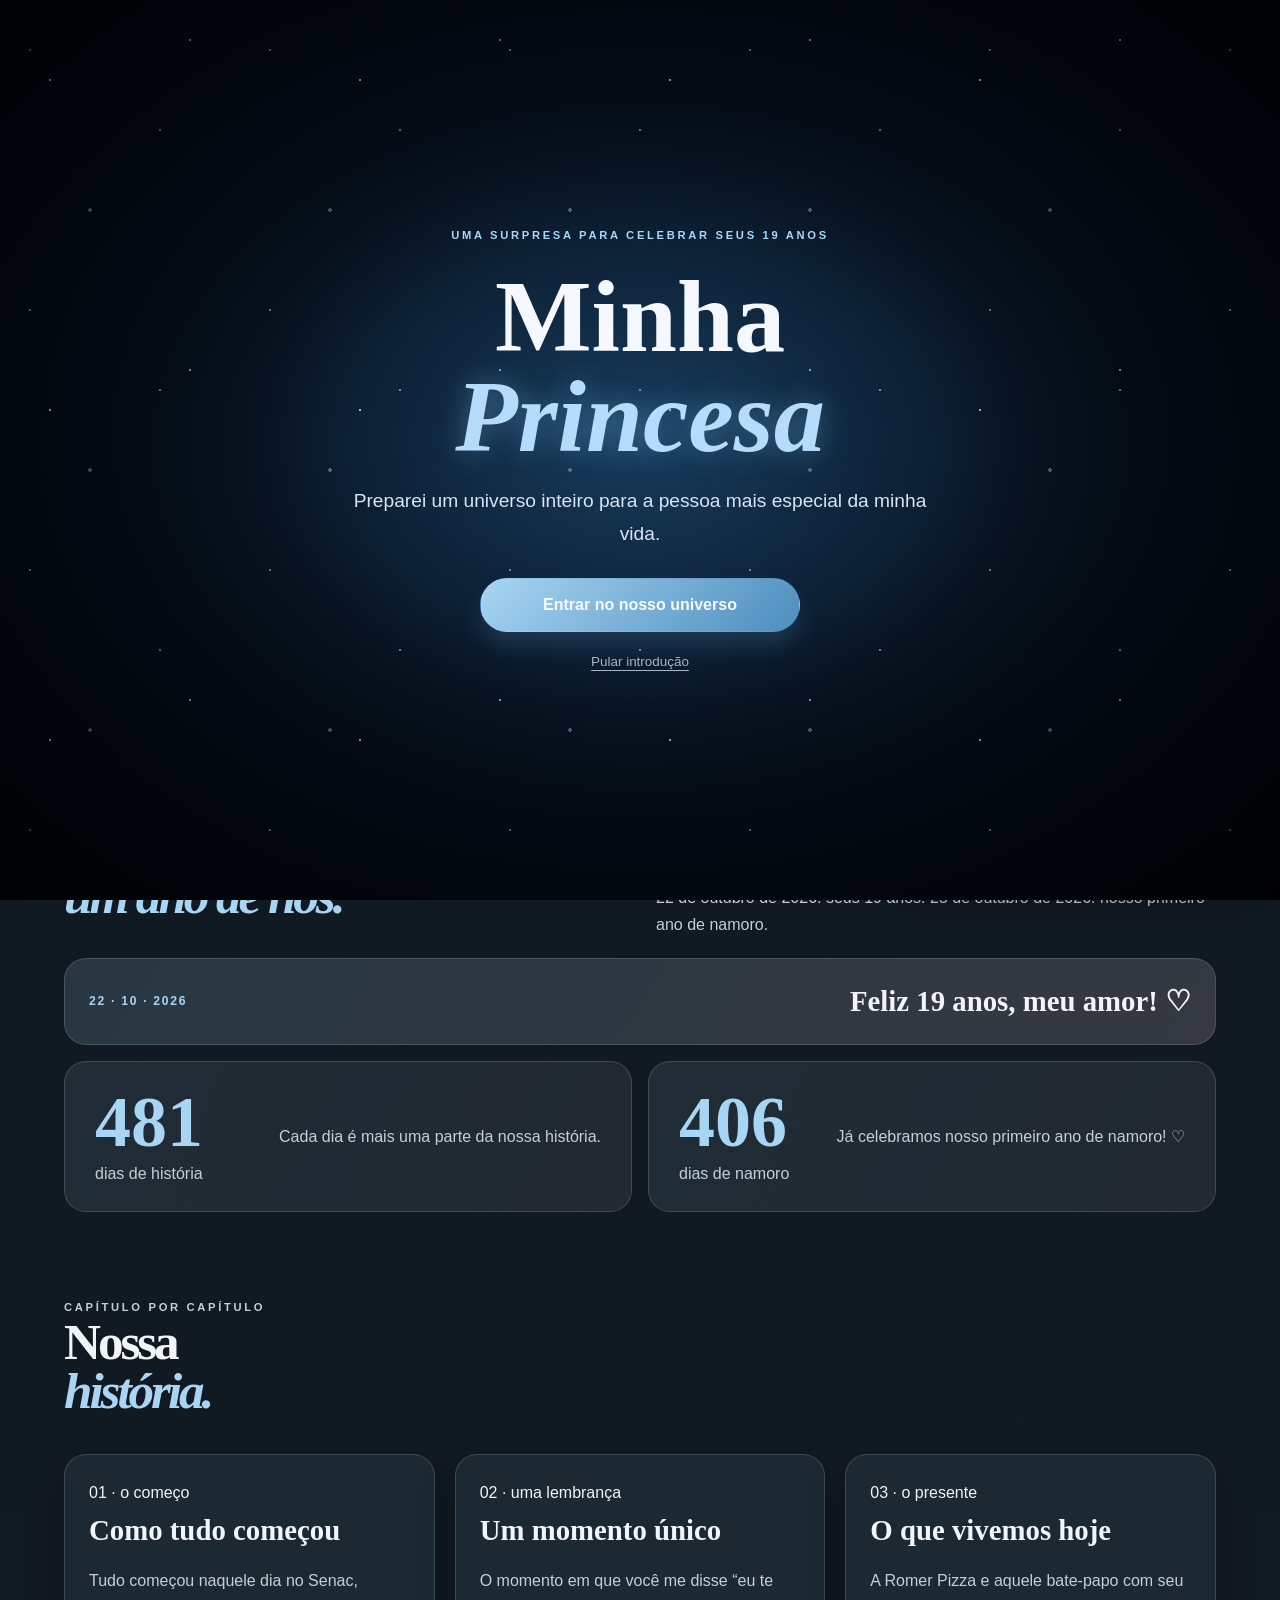
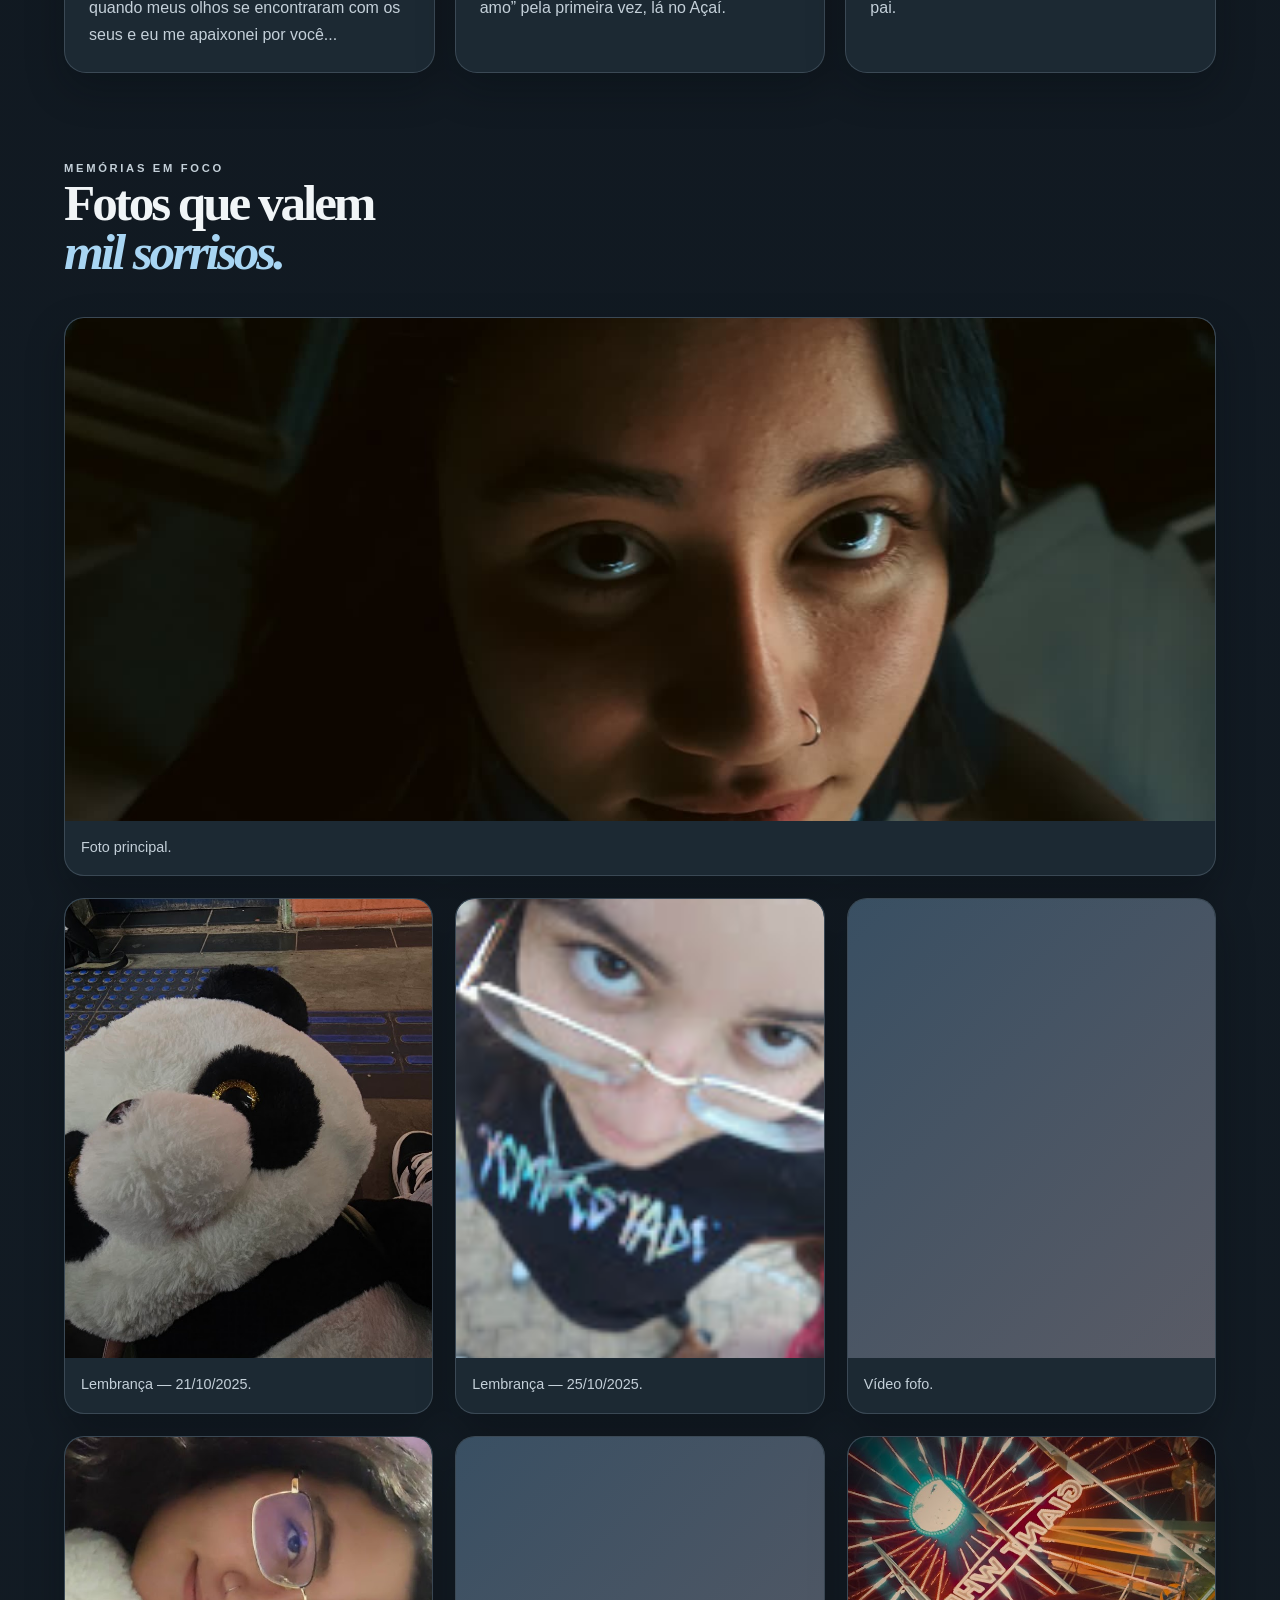
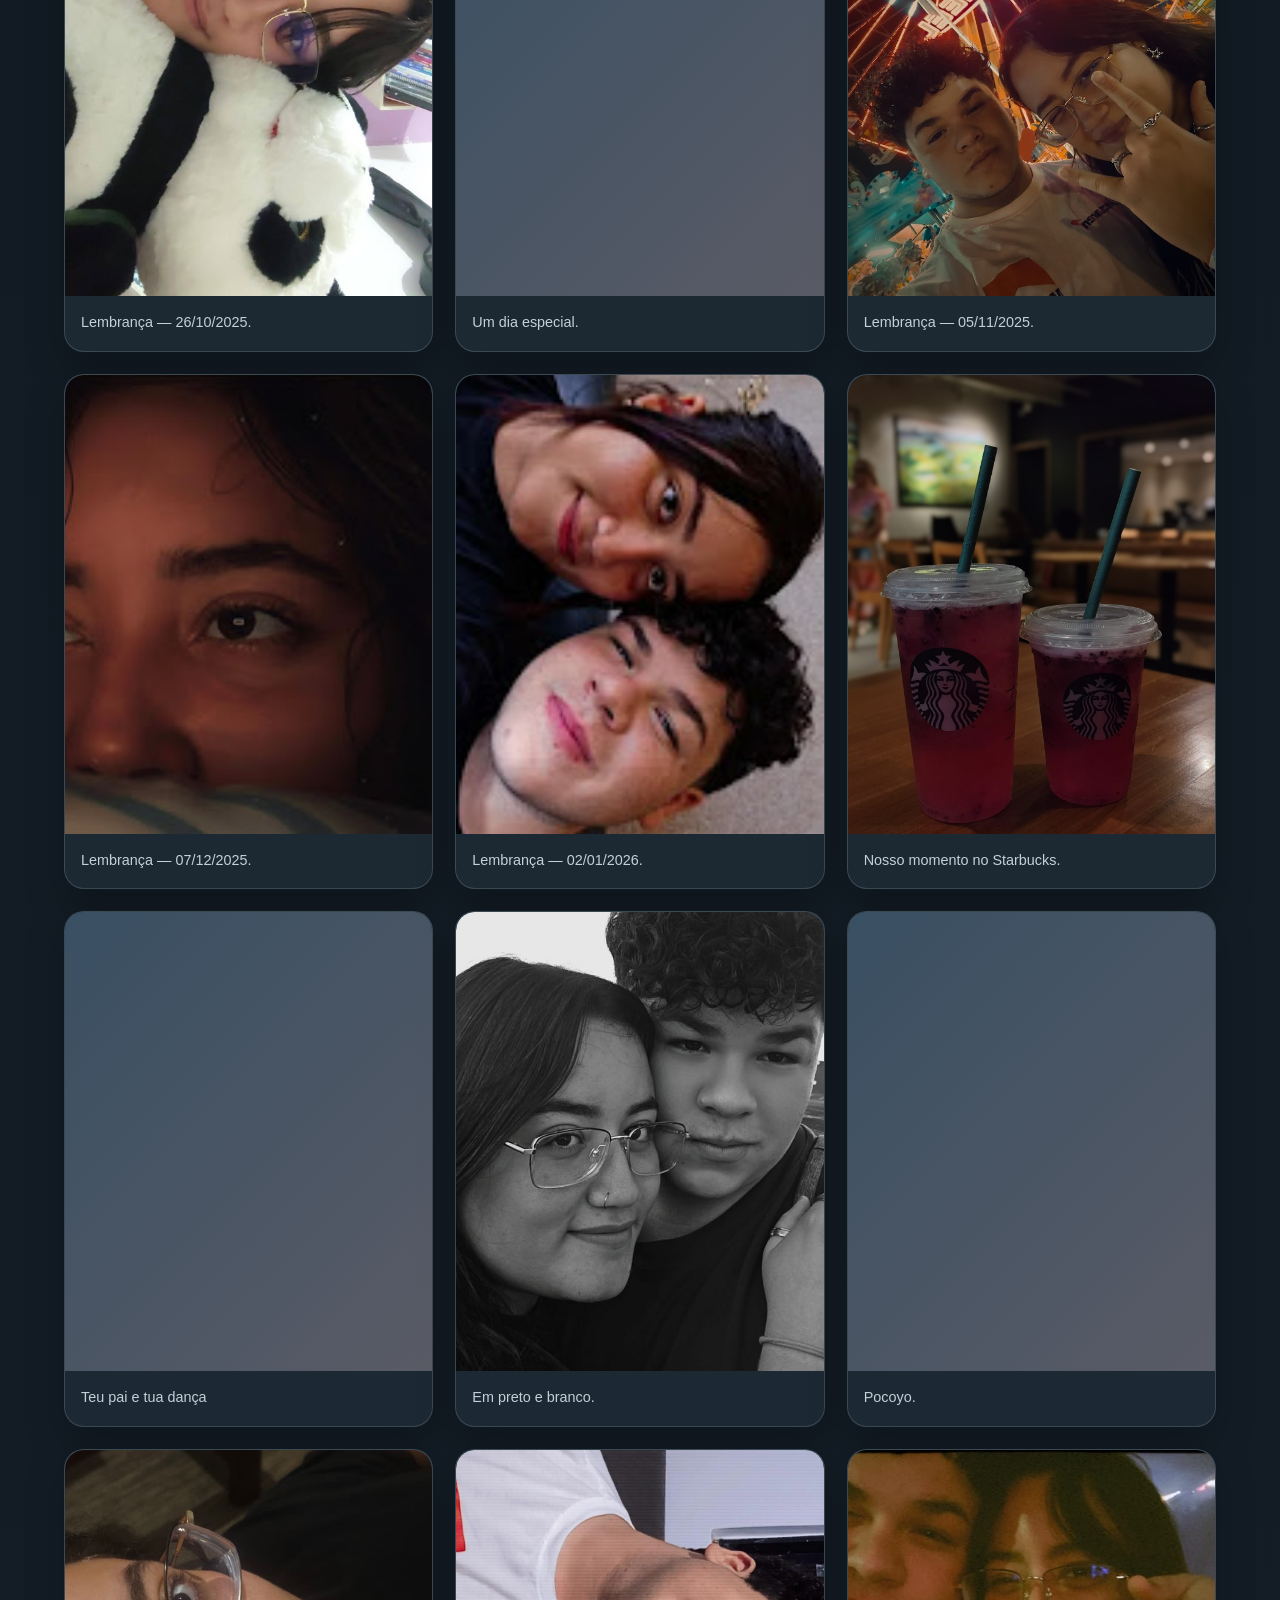
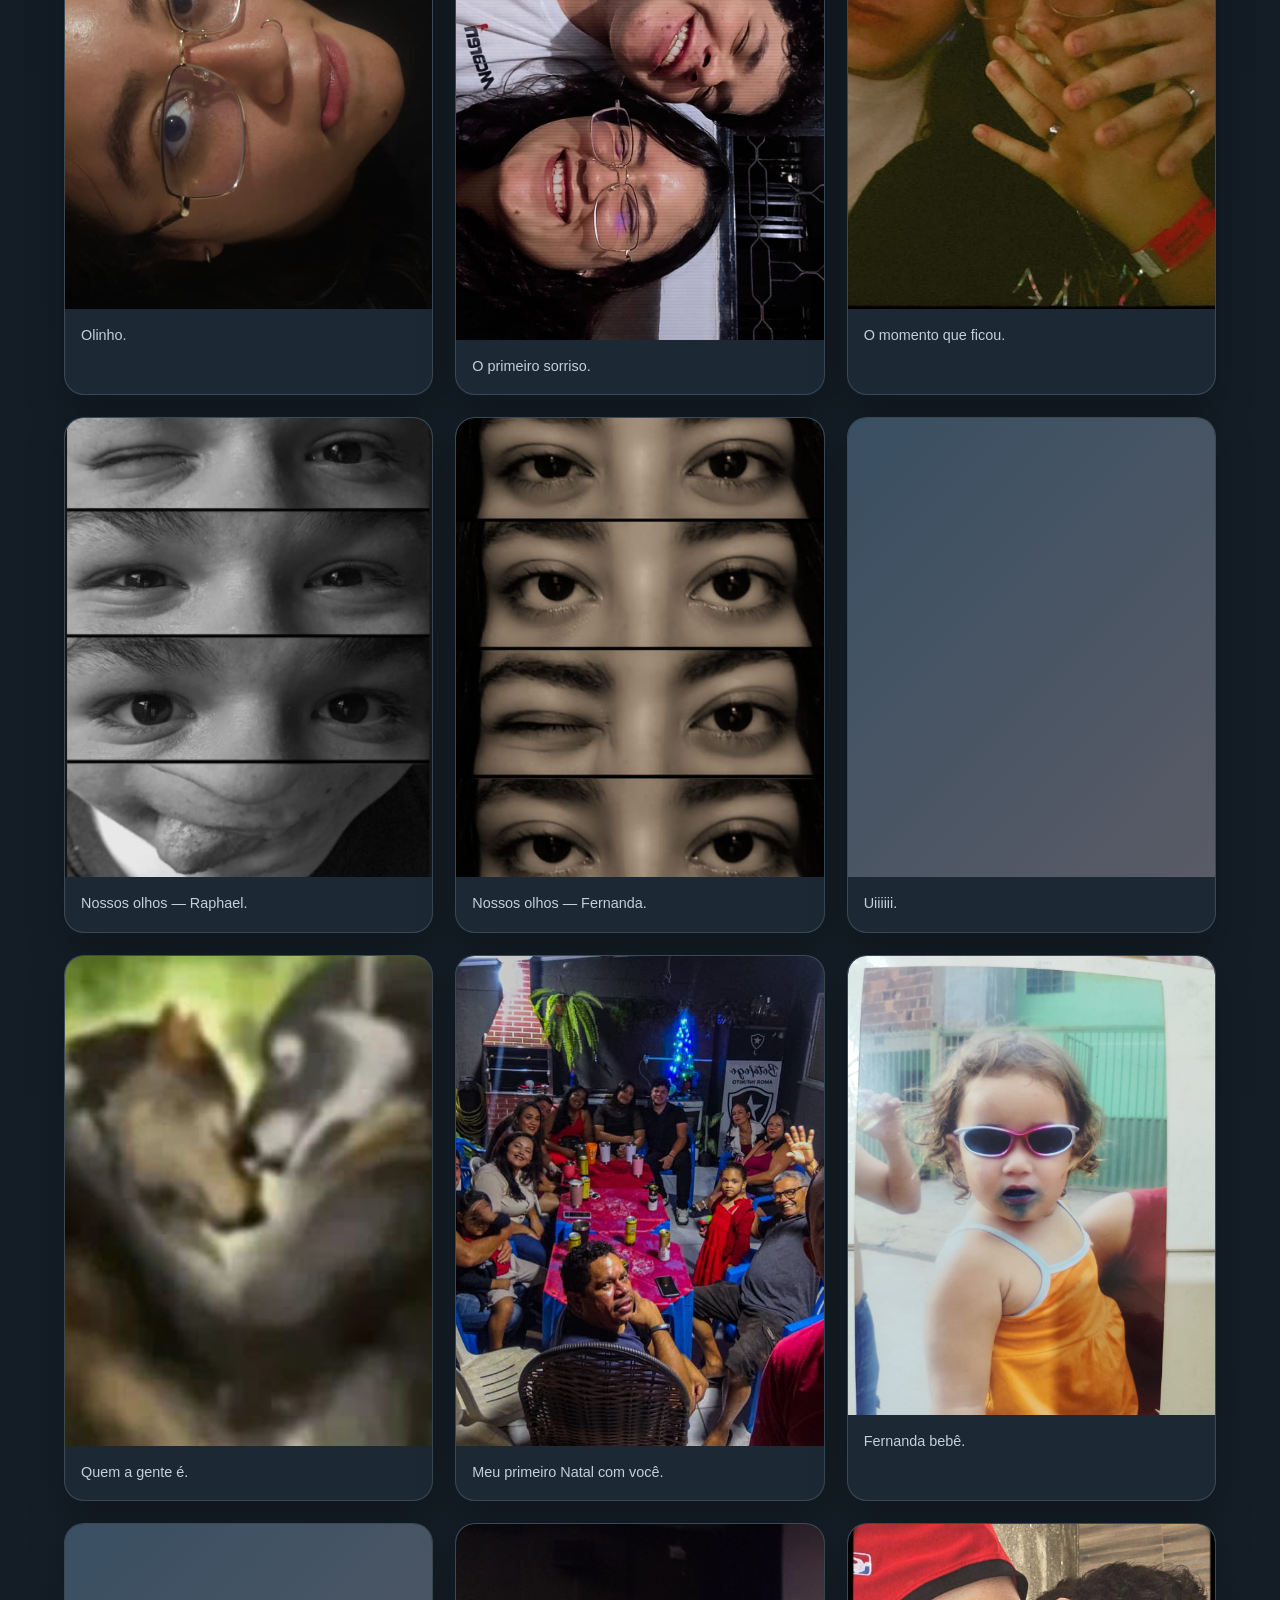
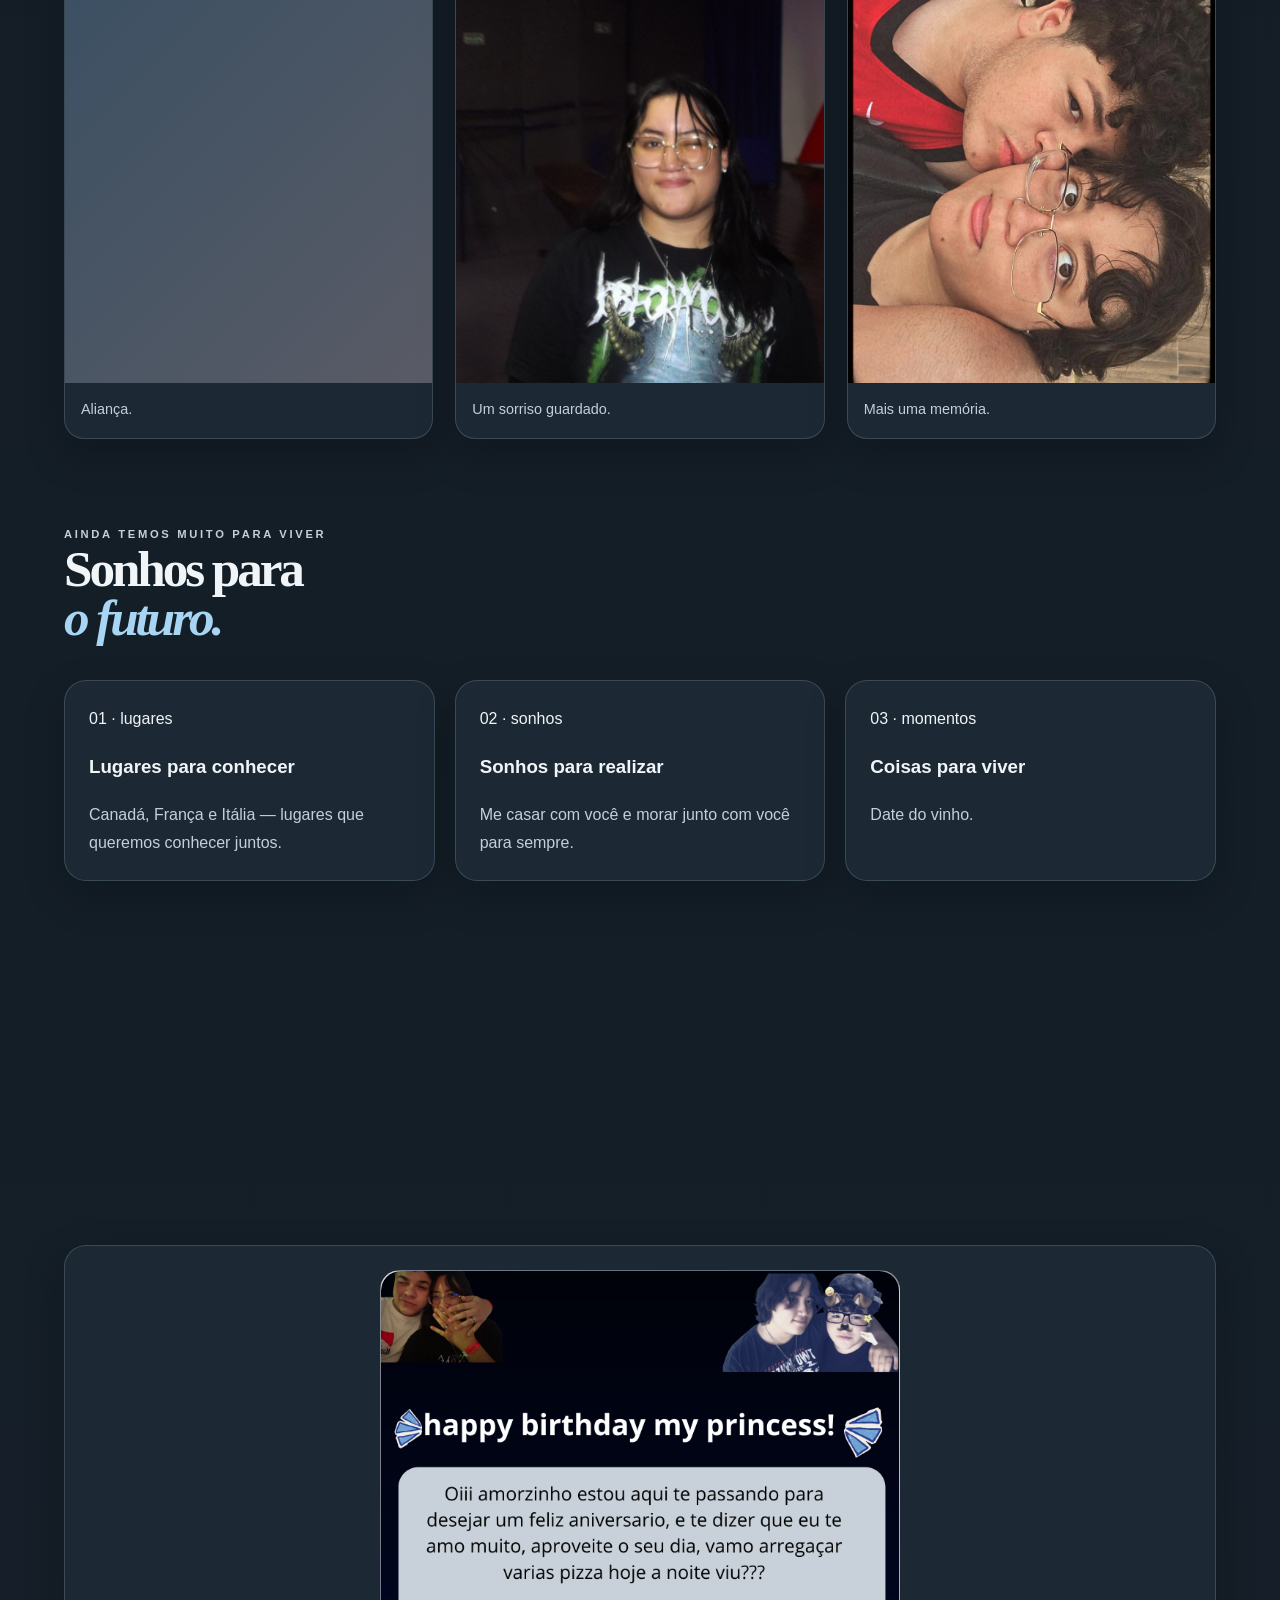
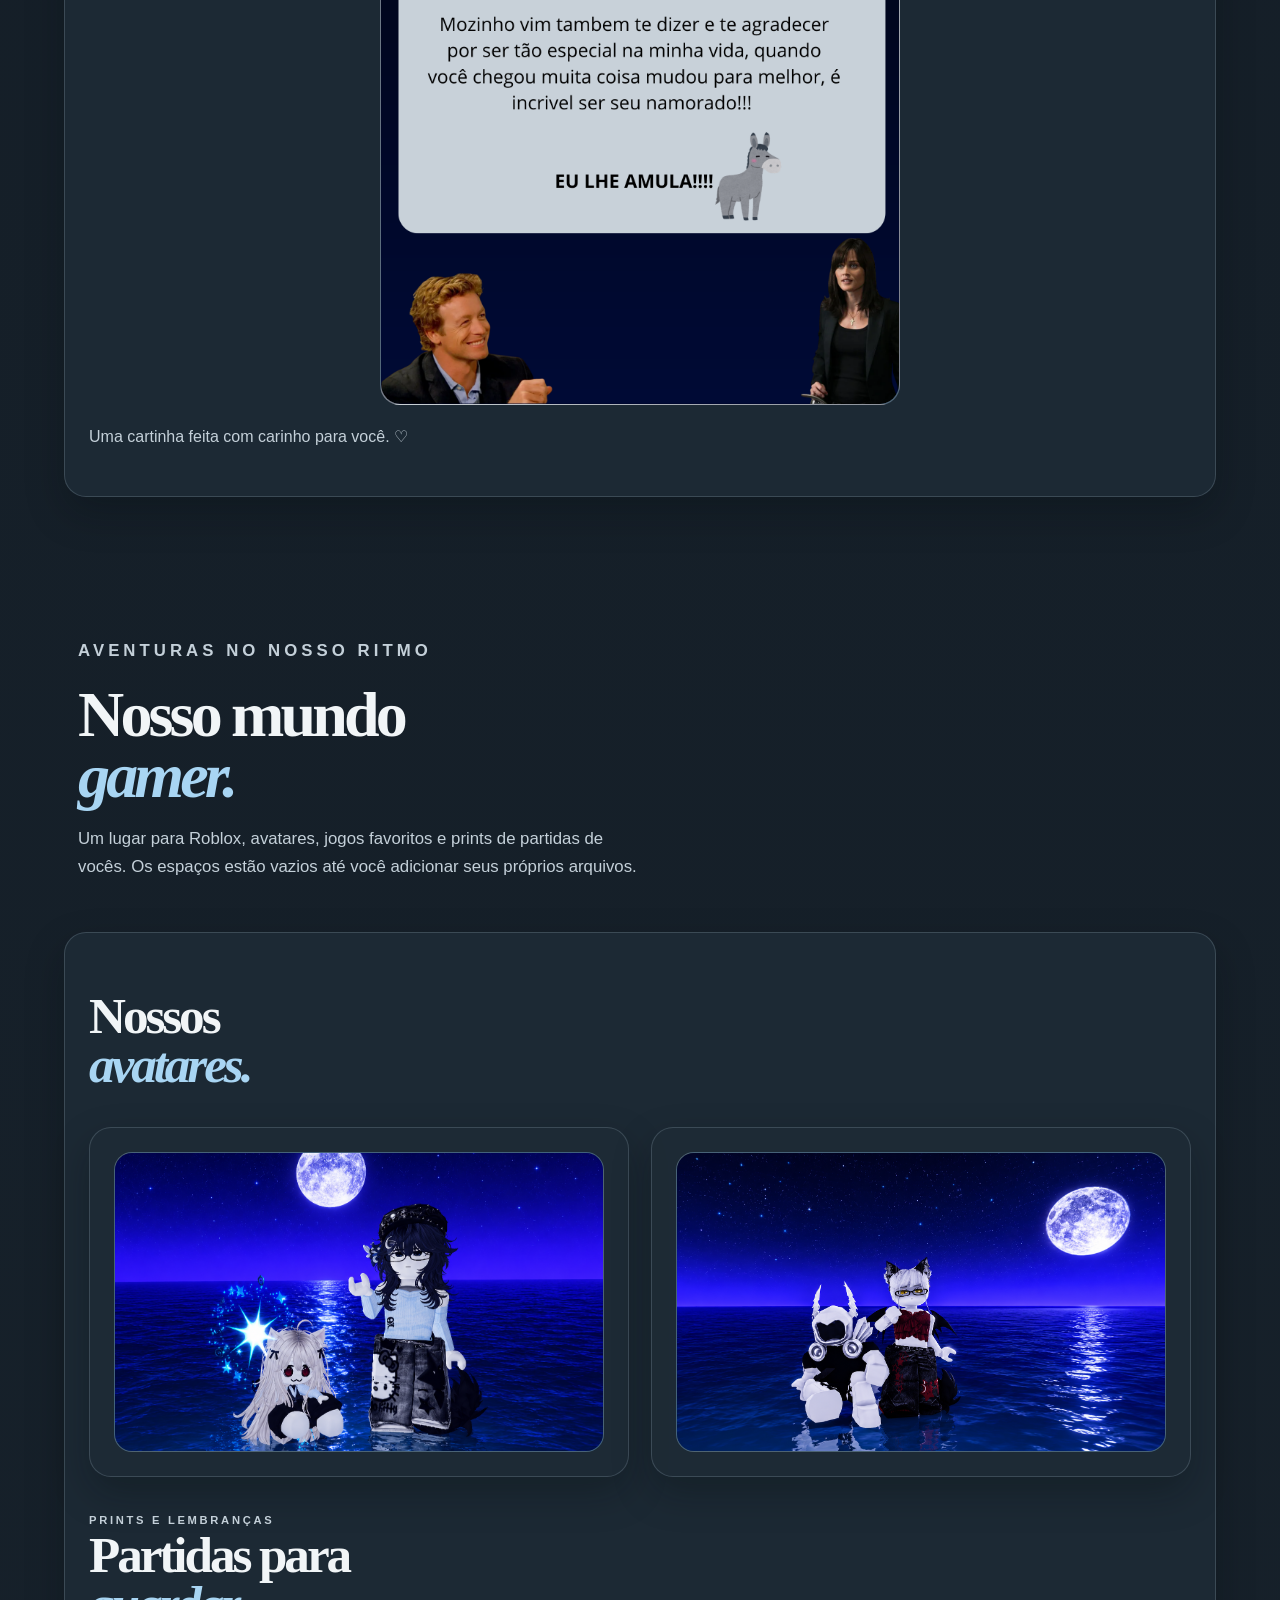
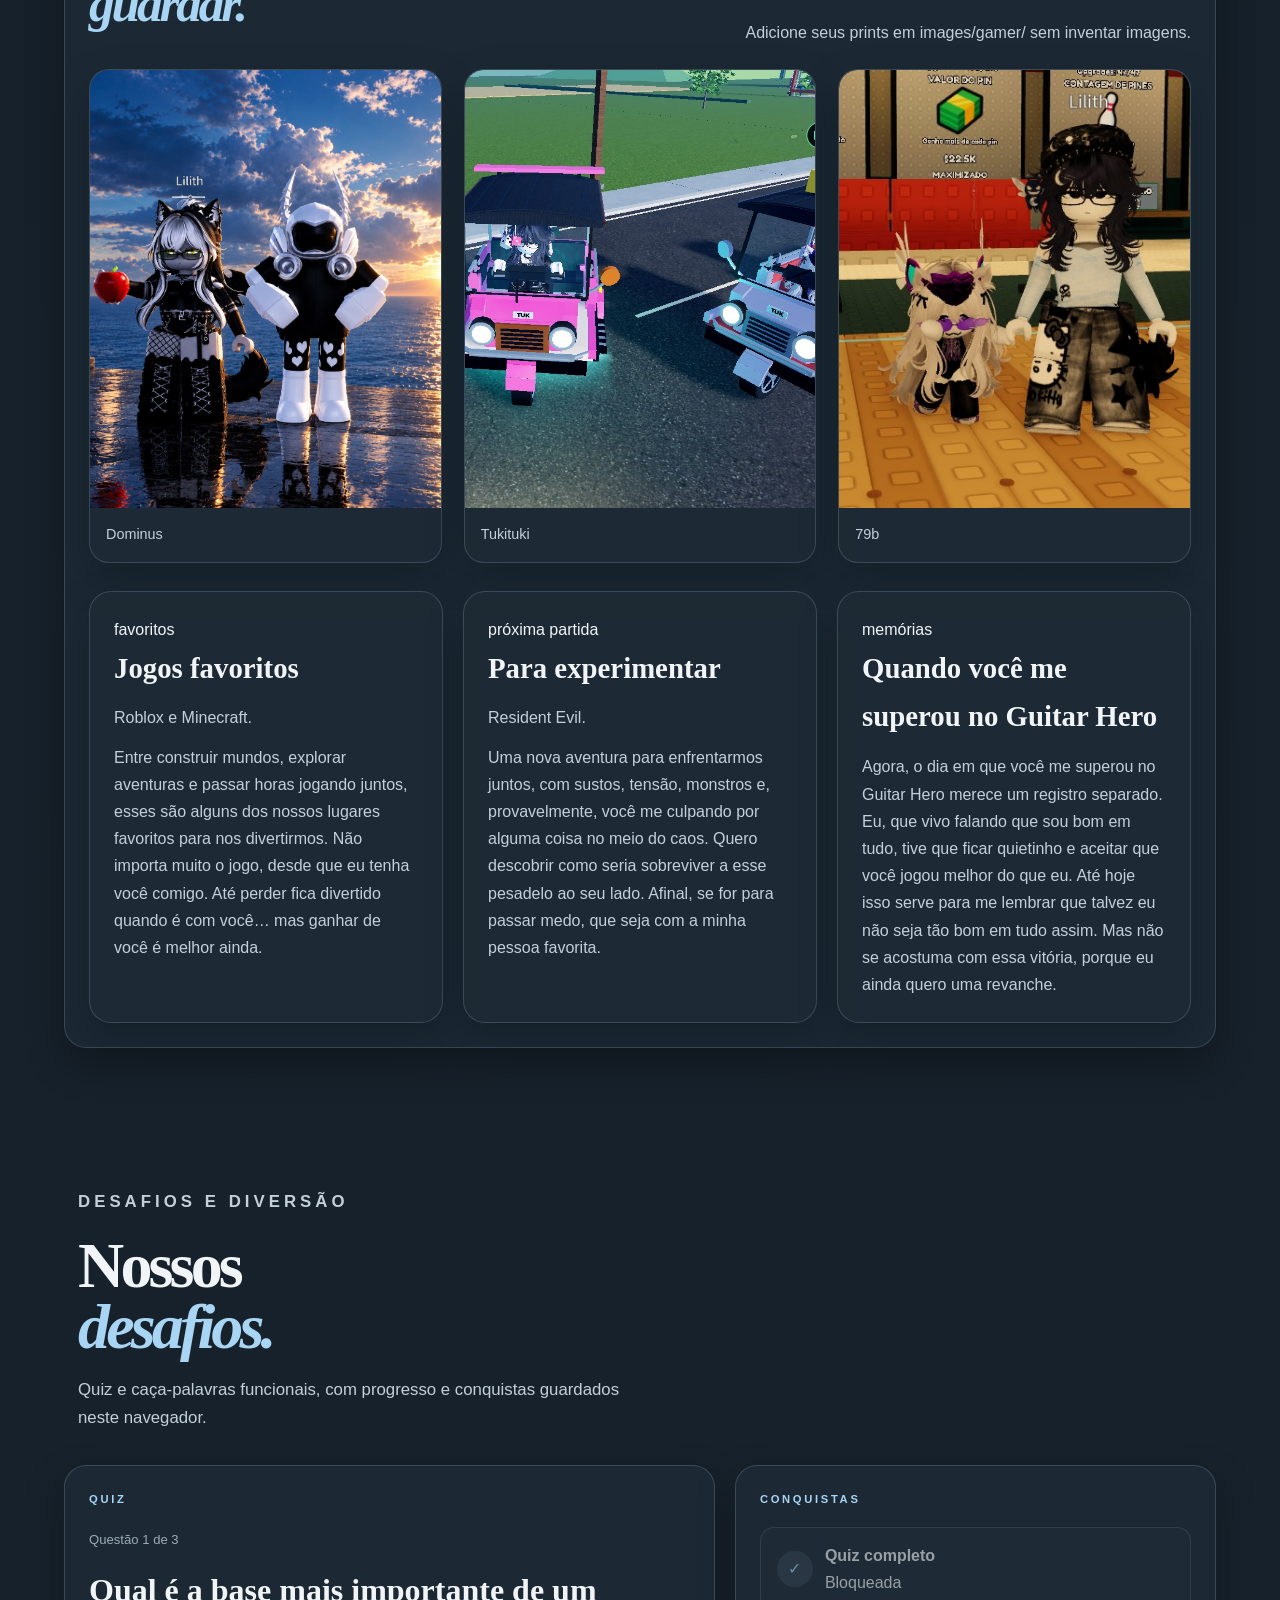
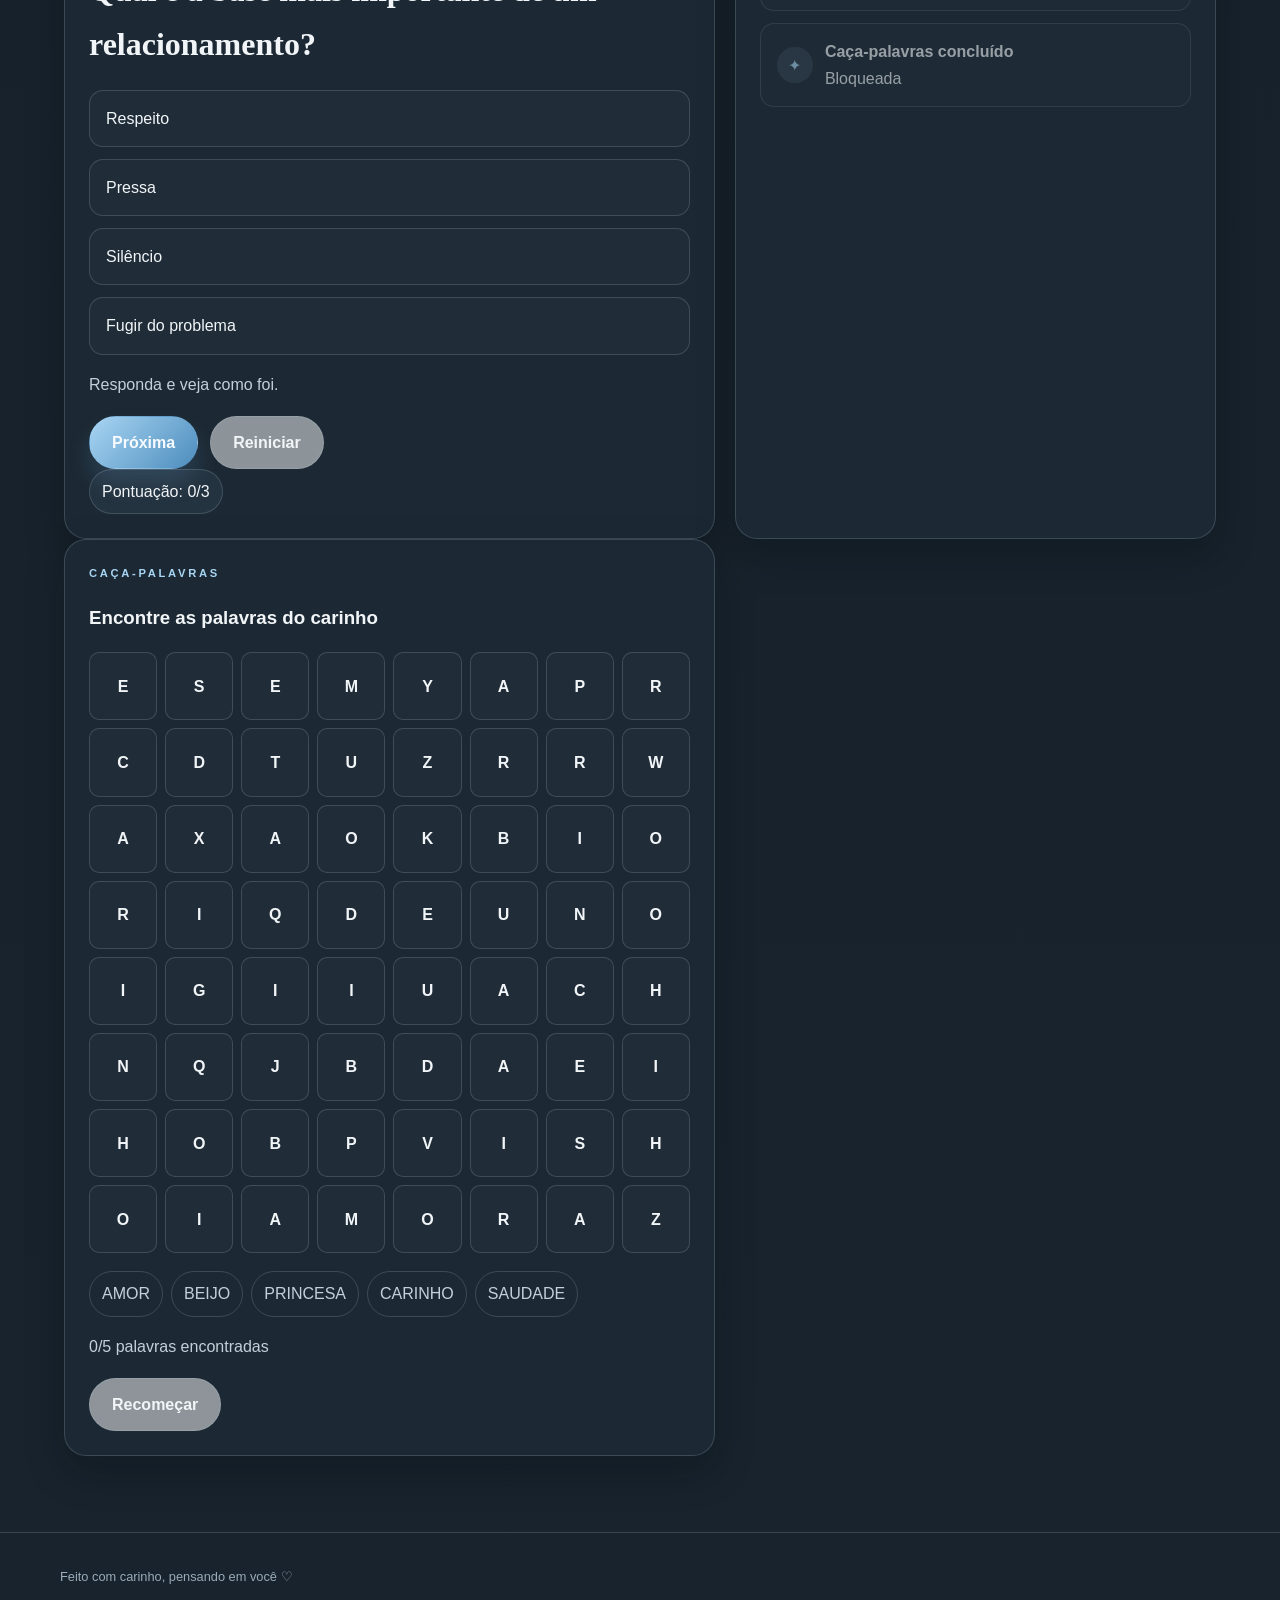
==== commit aefd99d0: "terminando" ====
--- a/Paginas/cartas.html
+++ b/Paginas/cartas.html
@@ -30,14 +30,15 @@
     <main class="page-content">
       <section class="page-hero" data-reveal>
         <p class="kicker">palavras que vêm do coração</p>
-        <h1>Cartas para <span class="highlight">você.</span></h1>
-        <p>Algumas coisas merecem ser escritas para nunca serem esquecidas. Aqui você pode guardar mensagens, agradecimentos e promessas sinceras.</p>
+        <h1>Uma <span class="highlight">cartinha para você.</span></h1>
+        <p>Uma carta principal e uma cartinha feitas com carinho para você.</p>
       </section>
       <section class="page-panel" data-reveal>
         <div class="canva-card">
-          <div class="canva-image" data-photo-src="../images/cartinha-canva.jpg" aria-label="Cartinha do Canva">
-            <span>Sua cartinha do Canva ficará aqui</span>
+          <div class="canva-image" aria-label="Cartinha de aniversário">
+            <img src="../images/aniversario/CARTRA.png" alt="Cartinha de aniversário" />
           </div>
+          <p>Uma cartinha feita com carinho para você. ♡</p>
         </div>
         <div class="letter-stack">
           <article class="letter-card">
--- a/css/style.css
+++ b/css/style.css
@@ -118,7 +118,8 @@
 .photo-collage { display:grid; grid-template-columns: repeat(3, minmax(0,1fr)); gap:22px; margin-top:22px; }
 .photo-card { overflow:hidden; border:1px solid var(--line); border-radius:20px; background: var(--surface); box-shadow: var(--shadow); }
 .photo-placeholder { position:relative; display:grid; place-items:center; overflow:hidden; aspect-ratio: 4 / 5; border-radius:18px 18px 0 0; background: linear-gradient(135deg, rgba(142,195,239,0.25), rgba(248,223,231,0.28)); color: var(--text-soft); font-size:0.82rem; letter-spacing:0.14em; text-transform:uppercase; }
-.photo-placeholder img, .canva-image img { position:absolute; inset:0; width:100%; height:100%; object-fit:cover; border-radius:inherit; }
+.photo-placeholder img { position:absolute; inset:0; width:100%; height:100%; object-fit:cover; border-radius:inherit; }
+.canva-image img { position:absolute; inset:0; width:100%; height:100%; object-fit:contain; border-radius:inherit; }
 .photo-preview-video { position:absolute; inset:0; width:100%; height:100%; object-fit:cover; border-radius:inherit; }
 .photo-placeholder-empty { background:linear-gradient(145deg,rgba(169,216,245,.12),rgba(248,223,231,.1)); }
 .photo-card-empty { cursor:default; }
@@ -178,7 +179,7 @@
 .letter-card { padding:0; overflow:hidden; }
 .letter-meta { display:flex; align-items:center; justify-content:space-between; gap:16px; padding:18px 20px; border-bottom:1px solid var(--line); background: rgba(142,195,239,0.08); }
 .canva-card { display:grid; gap:18px; margin-bottom:22px; }
-.canva-image { position:relative; min-height:420px; display:grid; place-items:center; overflow:hidden; border:1px solid var(--line); border-radius: 20px; background: linear-gradient(135deg, rgba(255,255,255,0.8), rgba(248,223,231,0.4), rgba(142,195,239,0.22)); color: var(--text-soft); font-size: 0.82rem; letter-spacing:0.14em; text-transform:uppercase; text-align:center; padding:24px; }
+.canva-image { position:relative; width:min(520px,100%); aspect-ratio:1414 / 2000; margin-inline:auto; display:grid; place-items:center; overflow:hidden; border:1px solid var(--line); border-radius:20px; background:linear-gradient(135deg,rgba(255,255,255,.8),rgba(248,223,231,.4),rgba(142,195,239,.22)); color:var(--text-soft); font-size:.82rem; letter-spacing:.14em; text-transform:uppercase; text-align:center; }
 .letter-title-wrap { display:flex; align-items:center; gap:12px; }
 .letter-stamp { width:42px; height:42px; display:grid; place-items:center; border-radius:50%; border:1px solid var(--line); background: rgba(169,216,245,0.12); color: var(--blue); }
 .letter-card h3 { margin:0; font-family: Georgia, "Times New Roman", serif; font-size:1.8rem; }
@@ -251,7 +252,9 @@
   .cursor-glow { display:none; }
   .page-main, .page-content, .page-hero, .section-shell { width: min(var(--max), calc(100% - 20px)); }
   .hero { padding-top:42px; }
-  .hero h1 { font-size: clamp(2.5rem, 14vw, 4.4rem); }
+  .hero-copy, .hero-visual { min-width:0; }
+  .hero h1 { font-size: clamp(2.25rem, 11vw, 3.8rem); overflow-wrap:anywhere; }
+  .hero-lead { overflow-wrap:anywhere; }
   .hero-actions, .inline-actions { width: 100%; }
   .primary-button, .secondary-button { width: 100%; }
   .photo-card-featured .photo-placeholder { aspect-ratio: 4 / 3; }
@@ -265,7 +268,7 @@
   .story-card h3, .story-card p { overflow-wrap:anywhere; }
   .word-grid { grid-template-columns: repeat(8, minmax(0, 1fr)); gap:4px; touch-action:none; }
   .word-cell { border-radius:6px; font-size:.75rem; }
-  .portrait-frame { min-height:420px; }
+  .portrait-frame { width:min(380px, 100%); min-height:360px; }
   .portrait-carousel-controls { right:14px; bottom:14px; }
   .menu-panel { min-width:min(310px,calc(100vw - 32px)); max-height:calc(100vh - 100px); overflow-y:auto; }
   .hero-meta span { width: 100%; }
@@ -397,8 +400,14 @@
   .counter-panel { align-items:flex-start; flex-direction:column; }
   .milestone-counters { grid-template-columns:1fr; }
   .birthday-highlight { align-items:flex-start; flex-direction:column; }
-  .birthday-photos { width:min(420px,100%); }
-  .birthday-photo, .birthday-photo img { min-height:220px; }
+  .birthday-welcome { place-items:start center; overflow-y:auto; padding:12px 10px; }
+  .birthday-card { width:min(460px,100%); max-height:none; margin:auto 0; overflow:visible; padding:20px 16px; }
+  .birthday-card h1 { font-size:clamp(2.25rem,10vw,3.5rem); line-height:1.02; overflow-wrap:anywhere; }
+  .birthday-photos { width:min(340px,100%); margin:4px 0 12px; }
+  .birthday-photo { min-height:0; }
+  .birthday-photo img { width:100%; height:auto; max-height:32vh; min-height:0; object-fit:contain; }
+  .birthday-message { width:min(430px,100%); min-height:0; margin:0 0 16px; padding:10px 12px; overflow-wrap:anywhere; }
+  .birthday-card .primary-button { width:min(320px,100%); }
   .avatar-portrait { min-height:240px; }
   .global-audio { right:10px; bottom:10px; }
   .rodape { padding-bottom:190px; }
